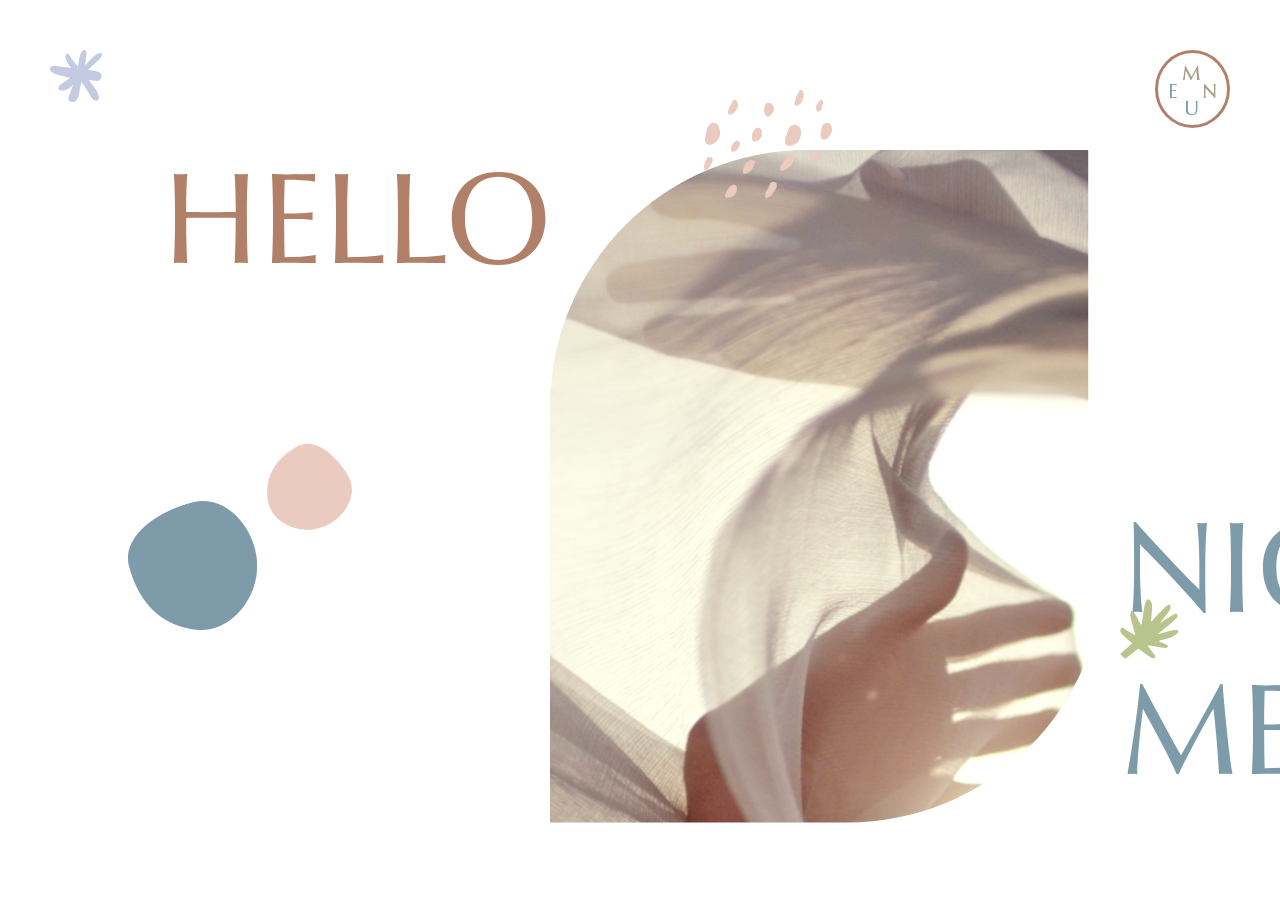
==== portfolio.html @ 1ba9b71b "cnt1js작성중" ====
<!DOCTYPE html>
<html lang="ko">
<head>
  <meta charset="UTF-8">
  <meta http-equiv="X-UA-Compatible" content="IE=edge">
  <meta name="viewport" content="width=device-width, initial-scale=1.0">
  <title> 포트폴리오 </title>
  <link rel="stylesheet" href="css/index.css">
  <script src="js/jquery-1.12.4.min.js"></script>
  <script src="js/index.js"></script>
</head>
<body>
  <!-- <div id="loading">
      <svg 
        xmlns="http://www.w3.org/2000/svg"
        xmlns:xlink="http://www.w3.org/1999/xlink"
        width="202px" height="202px">
    <image  x="0px" y="0px" width="202px" height="202px"  xlink:href="[data-uri]" />
      </svg>
      <h1>PORTFOLIO</h1>
  </div> -->
  <header id="header">
      <h1 class="logo"><a href=""><img src="images/cnt1/logo.png" alt=""></a></h1>
      <div class="nav">
        <div id="gnb">
            <a href=""><img src="images/cnt1/gnb_btn.png" alt=""></a>
        </div>
      </div>
  </header>
  <section id="cnt1">
            <div class="bg_img">
                    <p class="txt">HELLO</p>
                    <p class="txt">NICE TO<br> MEET YOU</p>
                
            </div>
      <div class="mouseM deco1"></div>
      <div class="mouseM deco2"></div>
      <div class="mouseM deco3"></div>
      <div class="mouseM deco4"></div>
  </section>
  <section id="cnt2"></section>
  <section id="cnt3"></section>
  <footer id="footer"></footer>
</body>
</html>
---- css/index.css ----
@font-face {
  font-family: optima;
  font-style: normal;
  font-weight: 300;
  src: url("../fonts/OptimaNovaLTProLight.otf") format("opentype"); }
@font-face {
  font-family: optima;
  font-style: normal;
  font-weight: 400;
  src: url("../fonts/OptimaNovaLTProRegular.otf") format("opentype"); }
@font-face {
  font-family: optima;
  font-style: normal;
  font-weight: 500;
  src: url("../fonts/OptimaNovaLTProMedium.otf") format("opentype"); }
@font-face {
  font-family: optima;
  font-style: normal;
  font-weight: 700;
  src: url("../fonts/OptimaNovaLTProBold.otf") format("opentype"); }
@font-face {
  font-family: spoqa;
  font-style: normal;
  font-weight: 300;
  src: url("../fonts/SpoqaHanSansNeo-Light.eot");
  src: local("Noto Sans KR"), url("../fonts/SpoqaHanSansNeo-Light.eot?#iefix") format("embedded-opentype"), url("../fonts/SpoqaHanSansNeo-Light.woff2") format("woff2"), url("../fonts/SpoqaHanSansNeo-Light.woff") format("woff"), url("../fonts/SpoqaHanSansNeo-Light.otf") format("opentype"); }
@font-face {
  font-family: spoqa;
  font-style: normal;
  font-weight: 400;
  src: url("../fonts/SpoqaHanSansNeo-Regular.eot");
  src: local("Noto Sans KR"), url("../fonts/SpoqaHanSansNeo-Regular.eot?#iefix") format("embedded-opentype"), url("../fonts/SpoqaHanSansNeo-Regular.woff2") format("woff2"), url("../fonts/SpoqaHanSansNeo-Regular.woff") format("woff"), url("../fonts/SpoqaHanSansNeo-Regular.otf") format("opentype"); }
@font-face {
  font-family: spoqa;
  font-style: normal;
  font-weight: 600;
  src: url("../fonts/SpoqaHanSansNeo-Medium.eot");
  src: local("Noto Sans KR"), url("../fonts/SpoqaHanSansNeo-Medium.eot?#iefix") format("embedded-opentype"), url("../fonts/SpoqaHanSansNeo-Medium.woff2") format("woff2"), url("../fonts/SpoqaHanSansNeo-Medium.woff") format("woff"), url("../fonts/SpoqaHanSansNeo-Medium.otf") format("opentype"); }
@font-face {
  font-family: spoqa;
  font-style: normal;
  font-weight: 700;
  src: url("../fonts/SpoqaHanSansNeo-Bold.eot");
  src: local("Noto Sans KR"), url("../fonts/SpoqaHanSansNeo-Bold.eot?#iefix") format("embedded-opentype"), url("../fonts/SpoqaHanSansNeo-Bold.woff2") format("woff2"), url("../fonts/SpoqaHanSansNeo-Bold.woff") format("woff"), url("../fonts/SpoqaHanSansNeo-Bold.otf") format("opentype"); }
body, h1, h2, h3, h4, h5, h6, p, ul, button, figure {
  margin: 0;
  padding: 0; }

h1, h2, h3, h4, h5, h6 {
  font-size: 100%; }

ul {
  list-style: none; }

a:link, a:visited, a:hover, a:active {
  text-decoration: none;
  color: inherit; }

img {
  vertical-align: top; }

button {
  border: none;
  background: none;
  cursor: pointer; }

input[type="text"] {
  border: 1px solid #aaa;
  border-radius: 0; }

button, input {
  font-family: inherit;
  font-size: inherit;
  color: inherit; }

header, nav, section, footer {
  display: block; }

.blind {
  width: 1px;
  height: 1px;
  overflow: hidden;
  border: none;
  position: absolute;
  clip: rect(1px, 1px, 1px, 1px);
  clip-path: inset(50%); }

* {
  box-sizing: border-box; }

/* #loading{
    @include flex;
    @include justify-content;
    @include align-items;
    height: 100vh;
    svg{position: absolute;top: 30%;left: 15%;z-index: -1;}
    h1{font-family: "optima";font-size: 150px;color: $blue;text-align: center;}
} */
#header {
  display: -webkit-box;
  display: -moz-box;
  display: -ms-flexbox;
  display: -webkit-flex;
  display: flex;
  -webkit-justify-content: space-between;
  justify-content: space-between;
  position: fixed;
  width: 100%;
  padding: 50px;
  z-index: 100; }

#cnt1 {
  height: 100vh;
  width: 100%;
  padding-top: 150px; }
  #cnt1 .bg_img {
    margin-left: 550px;
    position: relative;
    background: url(../images/cnt1/cnt1_image.jpg) no-repeat;
    width: 555px;
    height: 673px; }
    #cnt1 .bg_img p {
      position: absolute;
      font-family: optima;
      font-size: 130px; }
      #cnt1 .bg_img p:nth-of-type(1) {
        top: 0;
        left: -70%;
        color: #B08069; }
      #cnt1 .bg_img p:nth-of-type(2) {
        bottom: 0;
        right: -115%;
        color: #7D9BA8; }
  #cnt1 .deco1 {
    background: url(../images/cnt1/shape2.png);
    width: 105px;
    height: 105px; }
  #cnt1 .deco2 {
    background: url(../images/cnt1/shape1.png);
    width: 129px;
    height: 129px; }
  #cnt1 .deco3 {
    background: url(../images/cnt1/design1.png);
    width: 128px;
    height: 108px; }
  #cnt1 .deco4 {
    background: url(../images/cnt1/design2.png);
    width: 86px;
    height: 86px; }
  #cnt1 .deco1, #cnt1 .deco2, #cnt1 .deco3, #cnt1 .deco4 {
    position: absolute; }
  #cnt1 .deco1 {
    bottom: 40%;
    left: 20%; }
  #cnt1 .deco2 {
    bottom: 30%;
    left: 10%; }
  #cnt1 .deco3 {
    top: 10%;
    right: 35%; }
  #cnt1 .deco4 {
    bottom: 25%;
    right: 7%; }

/*# sourceMappingURL=index.css.map */
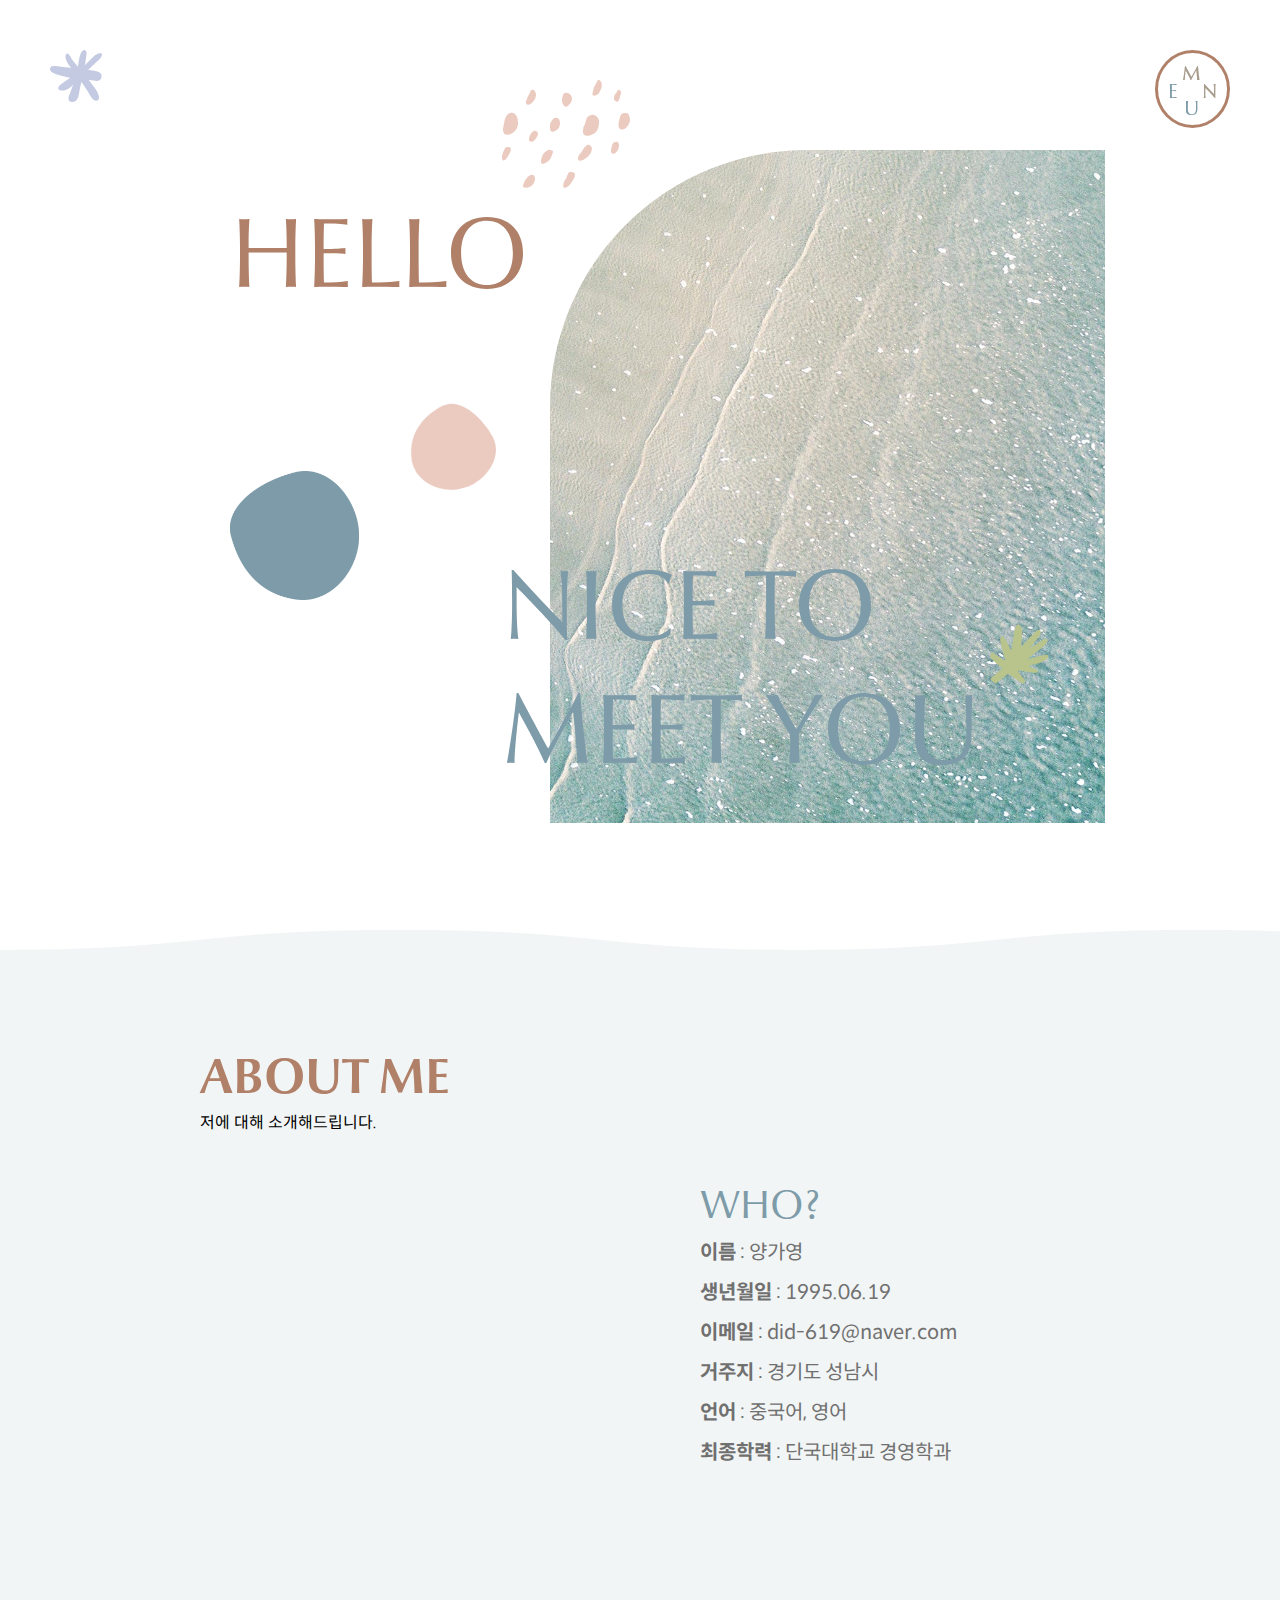
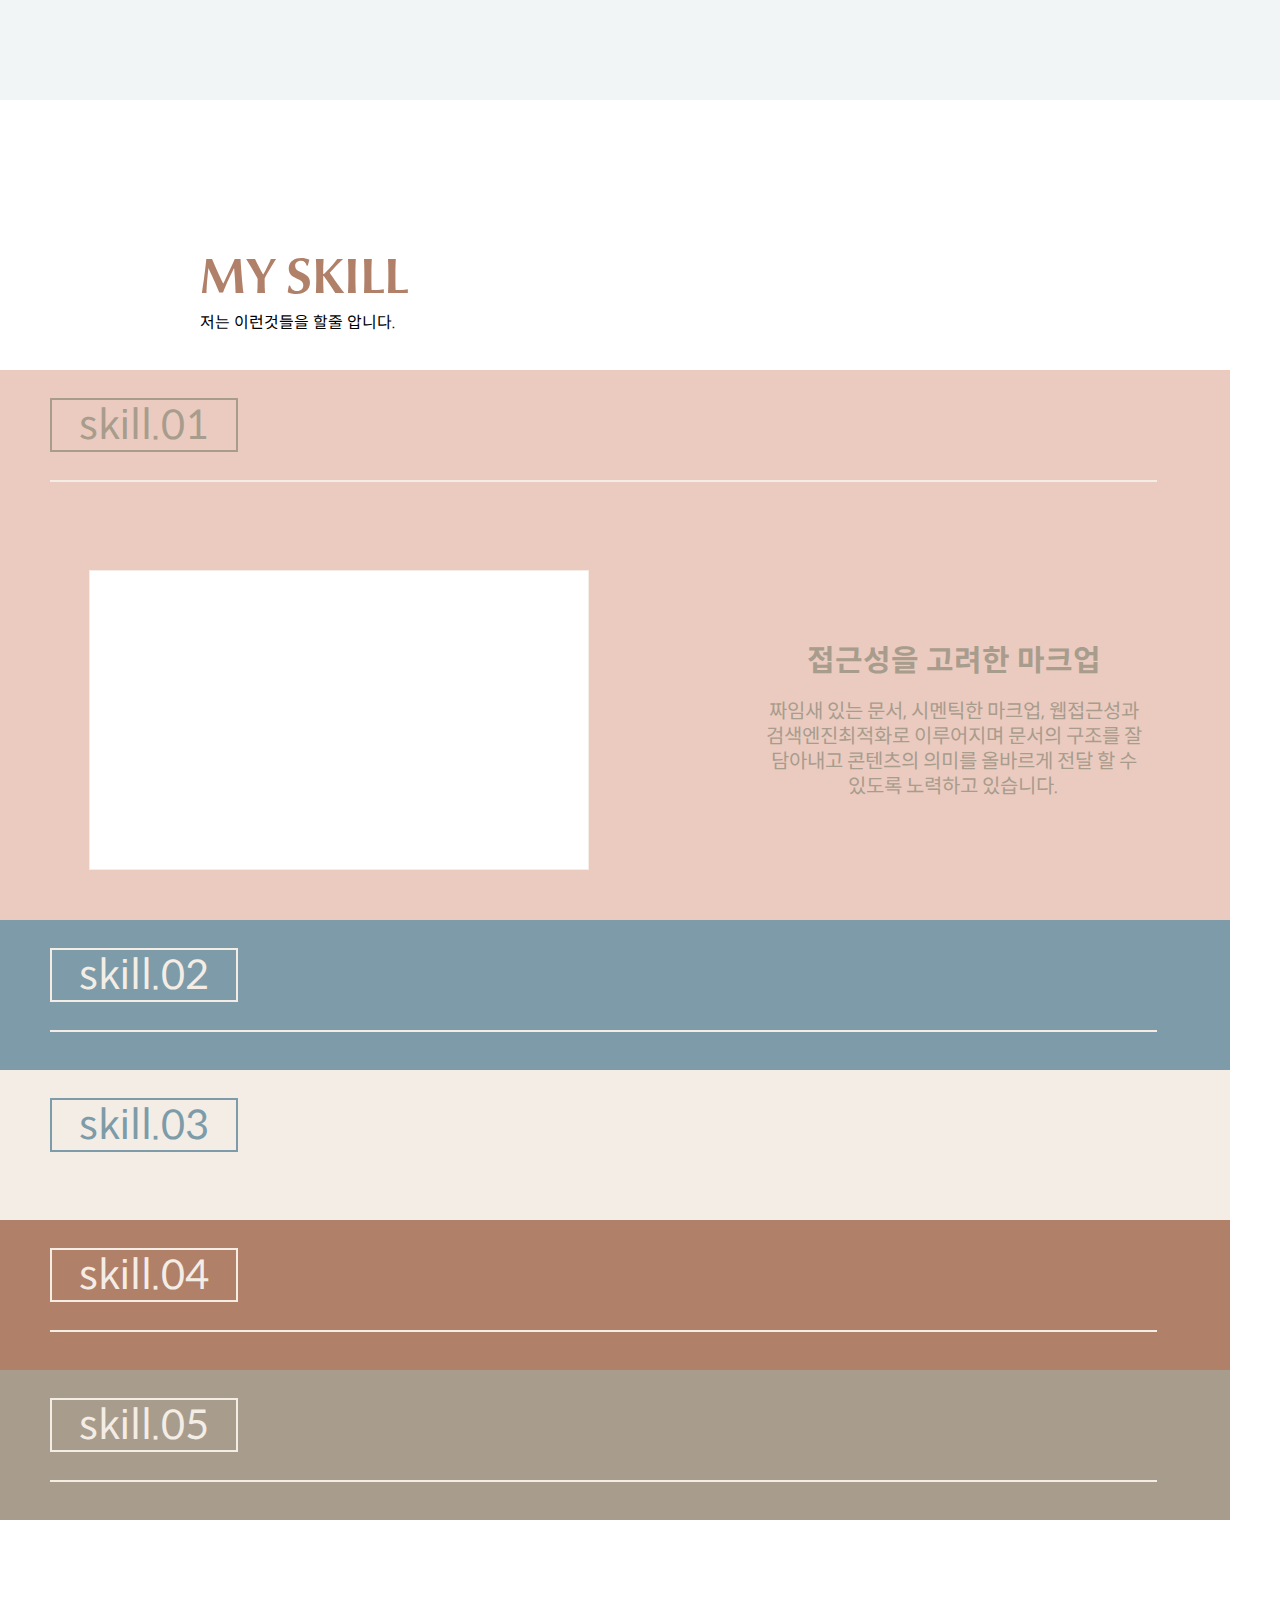
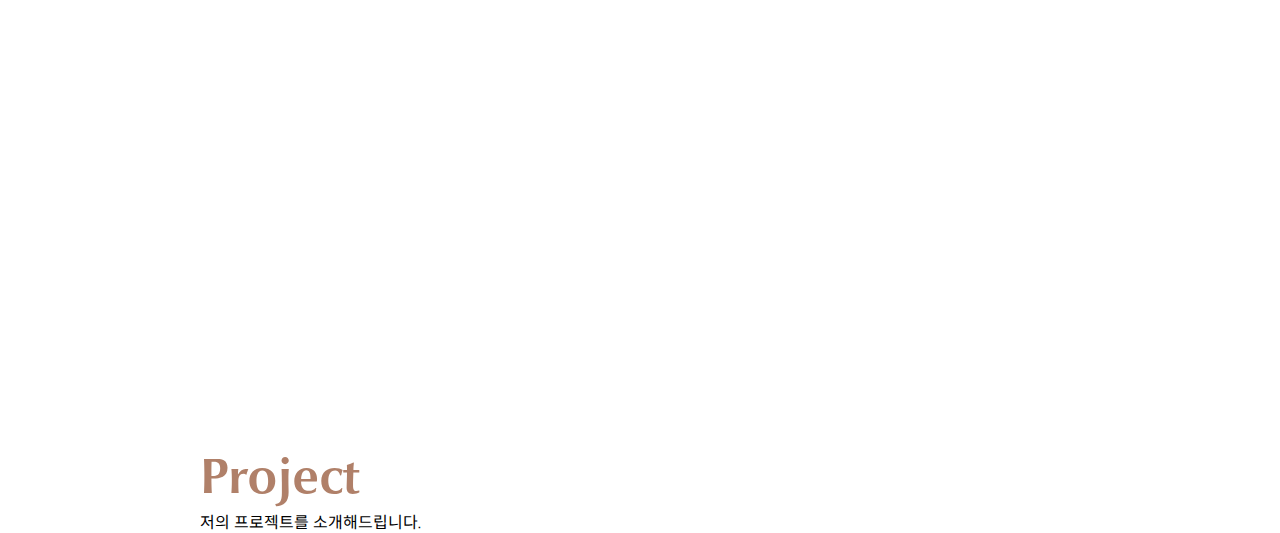
==== commit 9ea7e143: "#cnt3의 아코디언 제어중" ====
--- a/portfolio.html
+++ b/portfolio.html
@@ -4,7 +4,7 @@
   <meta charset="UTF-8">
   <meta http-equiv="X-UA-Compatible" content="IE=edge">
   <meta name="viewport" content="width=device-width, initial-scale=1.0">
-  <title> 포트폴리오 </title>
+  <title> 양가영 포트폴리오 </title>
   <link rel="stylesheet" href="css/index.css">
   <script src="js/jquery-1.12.4.min.js"></script>
   <script src="js/index.js"></script>
@@ -22,24 +22,126 @@
   <header id="header">
       <h1 class="logo"><a href=""><img src="images/cnt1/logo.png" alt=""></a></h1>
       <div class="nav">
+        <a href=""><img src="images/cnt1/gnb_btn.png" alt=""></a>
         <div id="gnb">
-            <a href=""><img src="images/cnt1/gnb_btn.png" alt=""></a>
+            
         </div>
       </div>
   </header>
   <section id="cnt1">
-            <div class="bg_img">
-                    <p class="txt">HELLO</p>
-                    <p class="txt">NICE TO<br> MEET YOU</p>
-                
-            </div>
+      <div class="bg_img"></div>
+      <div class="txt">Hello</div>
+      <div class="txt">Nice to <br> meet you</div>
       <div class="mouseM deco1"></div>
       <div class="mouseM deco2"></div>
       <div class="mouseM deco3"></div>
       <div class="mouseM deco4"></div>
   </section>
-  <section id="cnt2"></section>
-  <section id="cnt3"></section>
+  <section id="cnt2">
+    <div id="cnt2_bg">
+      <div class="txt_wrap">
+        <h2>ABOUT ME</h2>
+        <p>저에 대해 소개해드립니다.</p>
+      </div>
+    <div class="introduce">
+      <strong>WHO?</strong>
+      <p><span>이름</span> : 양가영</p>
+      <p><span>생년월일</span> : 1995.06.19</p>
+      <p><span>이메일</span> : did-619@naver.com</p>
+      <p><span>거주지</span> : 경기도 성남시</p>
+      <p><span>언어</span> : 중국어, 영어</p>
+      <p><span>최종학력</span> : 단국대학교 경영학과</p>
+    </div>
+    </div>
+    
+    
+  </section>
+  <section id="cnt3">
+    <div class="txt_wrap">
+      <h2>MY SKILL</h2>
+      <p>저는 이런것들을 할줄 압니다.</p>
+    </div>
+    <div class="accordion" id="skill">
+      <h3 class="title">
+        <button type="button" aria-controls="acdnPanel1" id="acdnHeader1" class="header first">
+          <div><span>skill.01</span></div>
+        </button>
+        <div class="bdline"></div>
+      </h3>
+      <div role="region" aria-labelledby="acdnHeader1" id="acdnPanel1" class="panel on">
+        <div class="wrap"></div>
+        <div class="about">
+          <strong>접근성을 고려한 마크업</strong>
+          <p>짜임새 있는 문서,  시멘틱한 마크업, 웹접근성과<br>검색엔진최적화로 이루어지며 문서의 구조를 잘<br> 담아내고 콘텐츠의 의미를 올바르게 전달 할 수<br> 있도록 노력하고 있습니다.
+            </p>
+        </div>
+      </div>
+      <h3 class="title">
+        <button type="button" aria-controls="acdnPanel2" id="acdnHeader2" class="header">
+          <div><span>skill.02</span></div>
+        </button>
+        <div class="bdline"></div>
+      </h3>
+      <div role="region" aria-labelledby="acdnHeader2" id="acdnPanel2" class="panel">
+        <div class="wrap"></div>
+        <div class="about">
+          <strong>접근성을 고려한 마크업</strong>
+          <p>짜임새 있는 문서,  시멘틱한 마크업, 웹접근성과<br>검색엔진최적화로 이루어지며 문서의 구조를 잘<br> 담아내고 콘텐츠의 의미를 올바르게 전달 할 수<br> 있도록 노력하고 있습니다.
+            </p>
+        </div>
+      </div>
+      <h3 class="title">
+        <button type="button" aria-controls="acdnPanel3" id="acdnHeader3" class="header">
+          <div><span>skill.03</span></div>
+        </button>
+        <div class="bdline"></div>
+      </h3>
+      <div role="region" aria-labelledby="acdnHeader3" id="acdnPanel3" class="panel">
+        <div class="wrap"></div>
+        <div class="about">
+          <strong>접근성을 고려한 마크업</strong>
+          <p>짜임새 있는 문서,  시멘틱한 마크업, 웹접근성과<br>검색엔진최적화로 이루어지며 문서의 구조를 잘<br> 담아내고 콘텐츠의 의미를 올바르게 전달 할 수<br> 있도록 노력하고 있습니다.
+            </p>
+        </div>
+      </div>
+      <h3 class="title">
+        <button type="button" aria-controls="acdnPanel4" id="acdnHeader4" class="header">
+          <div><span>skill.04</span></div>
+        </button>
+        <div class="bdline"></div>
+      </h3>
+      <div role="region" aria-labelledby="acdnHeader4" id="acdnPanel4" class="panel">
+        <div class="wrap"></div>
+        <div class="about">
+          <strong>접근성을 고려한 마크업</strong>
+          <p>짜임새 있는 문서,  시멘틱한 마크업, 웹접근성과<br>검색엔진최적화로 이루어지며 문서의 구조를 잘<br> 담아내고 콘텐츠의 의미를 올바르게 전달 할 수<br> 있도록 노력하고 있습니다.
+            </p>
+        </div>
+      </div>
+      <h3 class="title">
+        <button type="button" aria-controls="acdnPanel5" id="acdnHeader5" class="header first">
+          <div><span>skill.05</span></div>
+        </button>
+        <div class="bdline"></div>
+      </h3>
+      <div role="region" aria-labelledby="acdnHeader5" id="acdnPanel5" class="panel">
+        <div class="wrap"></div>
+        <div class="about">
+          <strong>접근성을 고려한 마크업</strong>
+          <p>짜임새 있는 문서,  시멘틱한 마크업, 웹접근성과<br>검색엔진최적화로 이루어지며 문서의 구조를 잘<br> 담아내고 콘텐츠의 의미를 올바르게 전달 할 수<br> 있도록 노력하고 있습니다.
+            </p>
+        </div>
+      </div>
+    </div>
+  </section>
+  <section id="cnt4">
+    <div class="txt_wrap">
+      <h2>Project</h2>
+      <p>저의 프로젝트를 소개해드립니다.</p>
+    </div>
+    
+  </section>
+  <section id="cnt5"></section>
   <footer id="footer"></footer>
 </body>
 </html>--- a/css/index.css
+++ b/css/index.css
@@ -87,6 +87,21 @@
 
 * {
   box-sizing: border-box; }
+
+body {
+  font-family: spoqa; }
+
+.txt_wrap {
+  padding-left: 200px; }
+  .txt_wrap h2 {
+    font-family: optima;
+    font-size: 50px;
+    color: #B08069; }
+  .txt_wrap p {
+    font-family: spoqa; }
+
+#cnt1, #cnt2, #cnt3, #cnt4 {
+  padding-top: 150px; }
 
 /* #loading{
     @include flex;
@@ -112,25 +127,41 @@
 #cnt1 {
   height: 100vh;
   width: 100%;
-  padding-top: 150px; }
+  position: relative; }
   #cnt1 .bg_img {
     margin-left: 550px;
-    position: relative;
-    background: url(../images/cnt1/cnt1_image.jpg) no-repeat;
+    background: url(../images/cnt1/cnt1_image.png) no-repeat;
     width: 555px;
     height: 673px; }
-    #cnt1 .bg_img p {
-      position: absolute;
-      font-family: optima;
-      font-size: 130px; }
-      #cnt1 .bg_img p:nth-of-type(1) {
-        top: 0;
-        left: -70%;
-        color: #B08069; }
-      #cnt1 .bg_img p:nth-of-type(2) {
-        bottom: 0;
-        right: -115%;
-        color: #7D9BA8; }
+  #cnt1 .txt {
+    position: absolute;
+    font-family: optima;
+    font-size: 100px;
+    text-transform: uppercase;
+    animation: txtAni 5s ease infinite; }
+  #cnt1 .txt:nth-of-type(2) {
+    top: 200px;
+    left: 230px;
+    color: #B08069;
+    animation-delay: 0.6s; }
+  #cnt1 .txt:nth-of-type(3) {
+    bottom: 100px;
+    right: 300px;
+    color: #7D9BA8;
+    animation-delay: 1.5s; }
+@keyframes txtAni {
+  0% {
+    transform: translateY(-50px);
+    opacity: 0;
+    clip-path: polygon(100% 0, 100% 100%, 0 100%, 0 80%); }
+  50% {
+    transform: translateY(0);
+    opacity: 1;
+    clip-path: polygon(100% 0, 100% 100%, 0 100%, 0 10%); }
+  100% {
+    transform: translateY(50px);
+    opacity: 0;
+    clip-path: polygon(100% 0, 100% 0%, 0 100%, 0 100%); } }
   #cnt1 .deco1 {
     background: url(../images/cnt1/shape2.png);
     width: 105px;
@@ -150,16 +181,144 @@
   #cnt1 .deco1, #cnt1 .deco2, #cnt1 .deco3, #cnt1 .deco4 {
     position: absolute; }
   #cnt1 .deco1 {
-    bottom: 40%;
-    left: 20%; }
+    bottom: 400px;
+    left: 400px; }
   #cnt1 .deco2 {
-    bottom: 30%;
-    left: 10%; }
+    bottom: 300px;
+    left: 230px; }
   #cnt1 .deco3 {
-    top: 10%;
-    right: 35%; }
+    top: 80px;
+    right: 650px; }
   #cnt1 .deco4 {
-    bottom: 25%;
-    right: 7%; }
+    bottom: 200px;
+    right: 220px; }
+
+#cnt2 {
+  position: relative;
+  overflow: hidden; }
+  #cnt2 #cnt2_bg {
+    position: relative;
+    width: 100%;
+    height: 650px;
+    background-color: #F2F5F5; }
+    #cnt2 #cnt2_bg::after {
+      content: "";
+      position: absolute;
+      top: -120px;
+      left: 0;
+      background: url(../images/cnt2/wave.jpg) repeat-x;
+      width: 200%;
+      height: 120px;
+      animation: wave 5s ease infinite; }
+@keyframes wave {
+  0% {
+    transform: translateX(0%); }
+  100% {
+    transform: translateX(-50%); } }
+  #cnt2 .introduce {
+    position: relative;
+    margin: 50px 0 0 700px; }
+    #cnt2 .introduce strong {
+      font-family: optima;
+      font-size: 40px;
+      color: #7D9BA8;
+      font-weight: 400; }
+    #cnt2 .introduce p {
+      color: #707070;
+      font-size: 20px;
+      line-height: 2; }
+      #cnt2 .introduce p span {
+        font-weight: 700; }
+    #cnt2 .introduce::after {
+      content: "";
+      position: absolute;
+      top: -100px;
+      left: 40%;
+      background: url(../images/cnt2/cnt2_pic.jpg) no-repeat 50% 50%/cover;
+      width: 400px;
+      height: 500px;
+      opacity: 0; }
+    #cnt2 .introduce:hover::after {
+      opacity: 1; }
+
+#cnt3 {
+  position: relative;
+  height: 200vh; }
+  #cnt3 .accordion {
+    position: absolute;
+    top: 15%;
+    right: 50px;
+    width: 1230px;
+    color: #F4EDE5; }
+    #cnt3 .accordion .title {
+      height: 150px; }
+      #cnt3 .accordion .title div {
+        margin: 30px 0 0 50px; }
+      #cnt3 .accordion .title span {
+        font-size: 40px;
+        border: 2px solid #F4EDE5;
+        padding: 0 27px; }
+      #cnt3 .accordion .title:nth-of-type(1) {
+        background-color: #EBCBC0;
+        color: #A89C8D; }
+        #cnt3 .accordion .title:nth-of-type(1) span {
+          border-color: #A89C8D; }
+      #cnt3 .accordion .title:nth-of-type(2) {
+        background-color: #7D9BA8; }
+      #cnt3 .accordion .title:nth-of-type(3) {
+        background-color: #F4EDE5; }
+        #cnt3 .accordion .title:nth-of-type(3) span {
+          border-color: #7D9BA8;
+          color: #7D9BA8; }
+      #cnt3 .accordion .title:nth-of-type(4) {
+        background-color: #B08069; }
+      #cnt3 .accordion .title:nth-of-type(5) {
+        background-color: #A89C8D; }
+      #cnt3 .accordion .title .bdline {
+        background: #F4EDE5;
+        height: 2px;
+        width: 90%;
+        display: inline-block; }
+    #cnt3 .accordion .panel {
+      display: -webkit-box;
+      display: -moz-box;
+      display: -ms-flexbox;
+      display: -webkit-flex;
+      display: flex;
+      -webkit-justify-content: space-around;
+      justify-content: space-around;
+      -webkit-align-items: center;
+      align-items: center;
+      visibility: hidden;
+      overflow: hidden;
+      max-height: 0;
+      margin: 0 auto;
+      height: 400px; }
+      #cnt3 .accordion .panel.on {
+        visibility: visible;
+        max-height: 500px; }
+      #cnt3 .accordion .panel:nth-of-type(1) {
+        background-color: #EBCBC0;
+        color: #A89C8D; }
+      #cnt3 .accordion .panel:nth-of-type(2) {
+        background-color: #7D9BA8; }
+      #cnt3 .accordion .panel:nth-of-type(3) {
+        background-color: #F4EDE5; }
+      #cnt3 .accordion .panel:nth-of-type(4) {
+        background-color: #B08069; }
+      #cnt3 .accordion .panel:nth-of-type(5) {
+        background-color: #A89C8D; }
+      #cnt3 .accordion .panel .wrap {
+        width: 500px;
+        height: 300px;
+        background: #fff;
+        border: 1px solid #F4EDE5; }
+      #cnt3 .accordion .panel .about {
+        text-align: center; }
+        #cnt3 .accordion .panel .about strong {
+          font-size: 30px; }
+        #cnt3 .accordion .panel .about p {
+          font-size: 20px;
+          margin-top: 20px; }
 
 /*# sourceMappingURL=index.css.map */
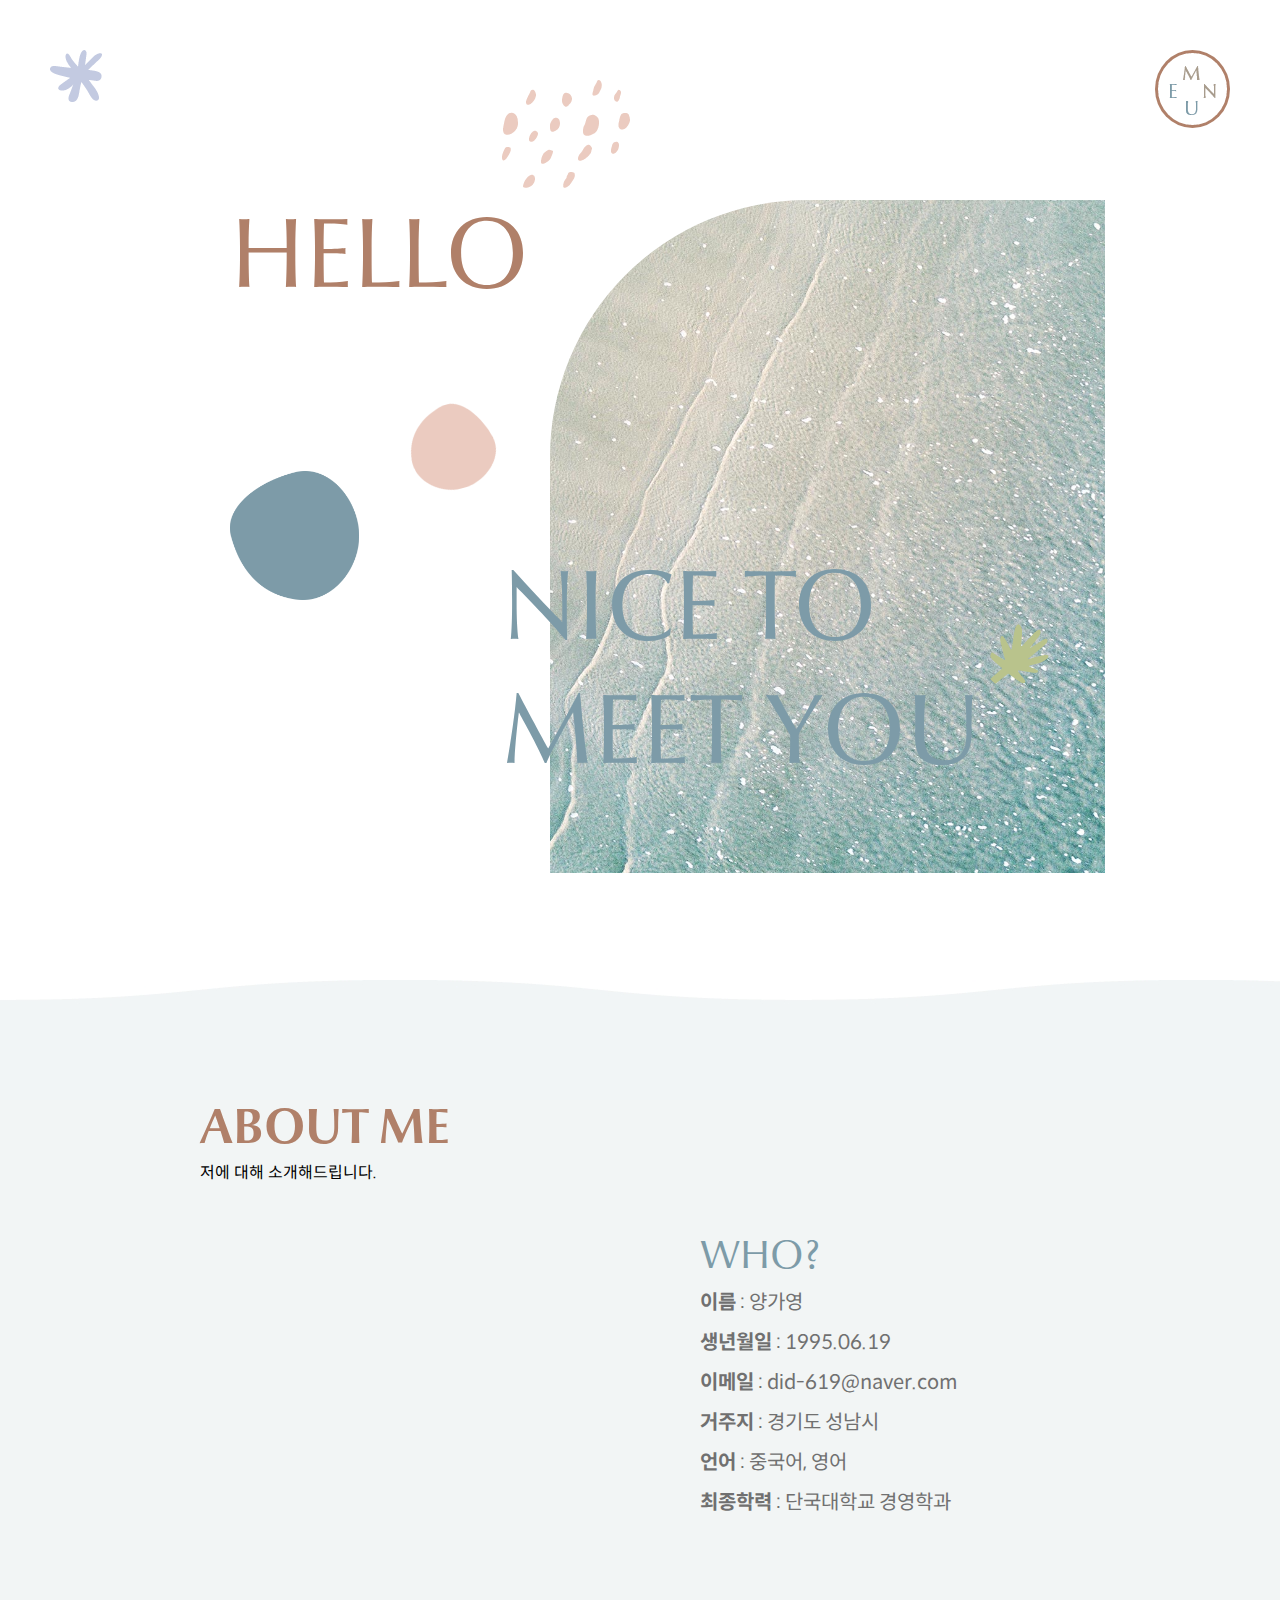
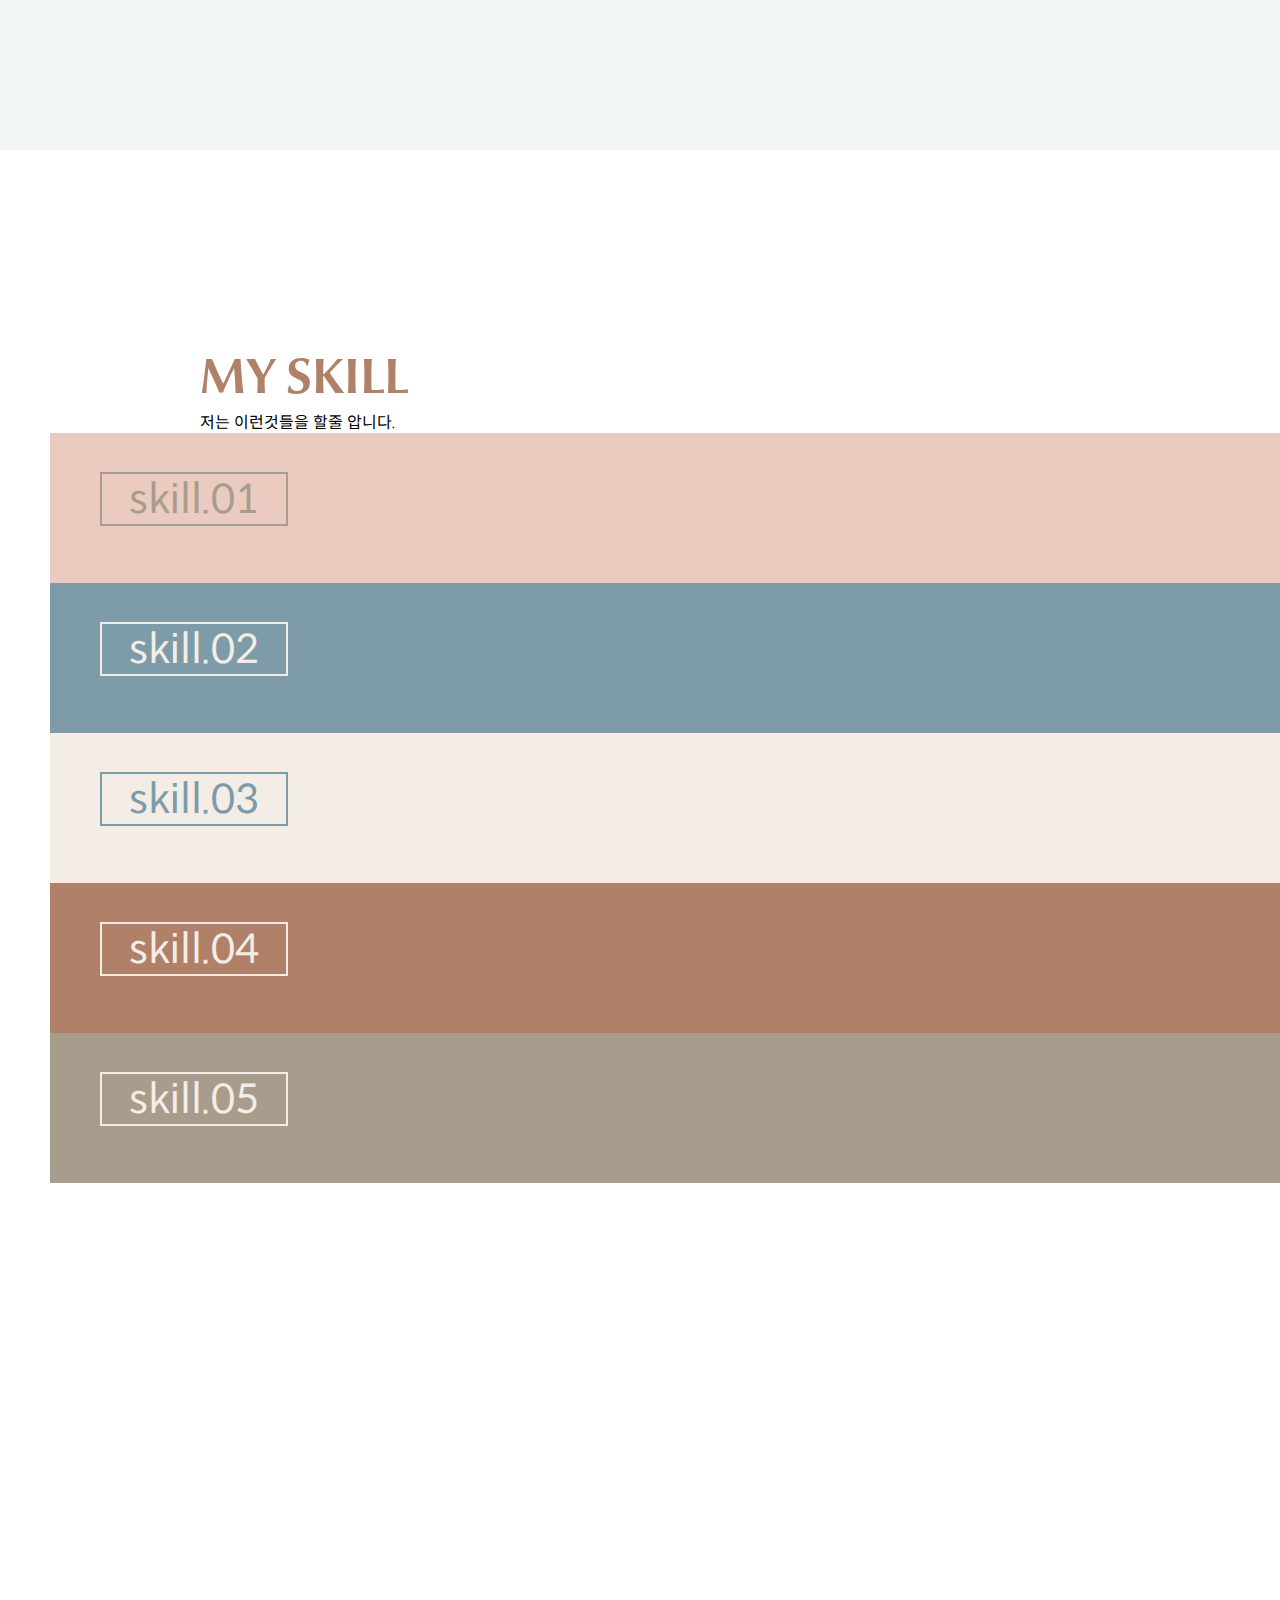
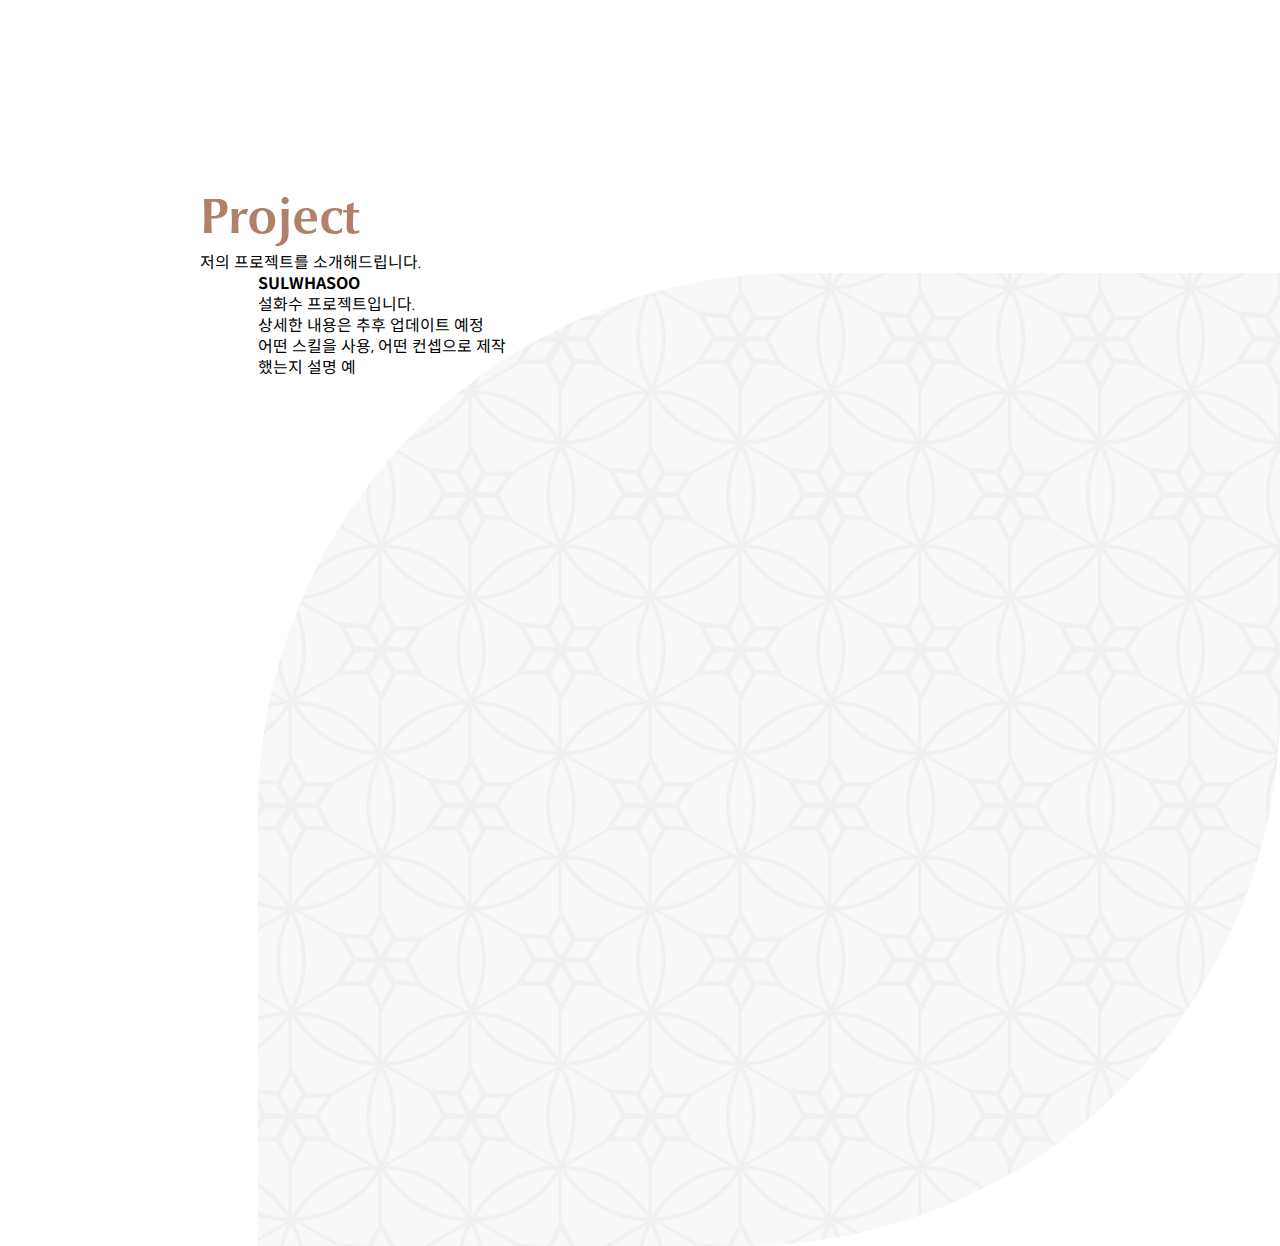
==== commit e802ea1f: "cnt4 마크업중" ====
--- a/portfolio.html
+++ b/portfolio.html
@@ -63,12 +63,12 @@
     </div>
     <div class="accordion" id="skill">
       <h3 class="title">
-        <button type="button" aria-controls="acdnPanel1" id="acdnHeader1" class="header first">
+        <button type="button" aria-controls="acdnPanel1" id="acdnHeader1" class="first header">
           <div><span>skill.01</span></div>
+          <div class="bdline"></div>
         </button>
-        <div class="bdline"></div>
       </h3>
-      <div role="region" aria-labelledby="acdnHeader1" id="acdnPanel1" class="panel on">
+      <div role="region" aria-labelledby="acdnHeader1" id="acdnPanel1" class="panel">
         <div class="wrap"></div>
         <div class="about">
           <strong>접근성을 고려한 마크업</strong>
@@ -79,8 +79,8 @@
       <h3 class="title">
         <button type="button" aria-controls="acdnPanel2" id="acdnHeader2" class="header">
           <div><span>skill.02</span></div>
+          <div class="bdline"></div>
         </button>
-        <div class="bdline"></div>
       </h3>
       <div role="region" aria-labelledby="acdnHeader2" id="acdnPanel2" class="panel">
         <div class="wrap"></div>
@@ -93,8 +93,8 @@
       <h3 class="title">
         <button type="button" aria-controls="acdnPanel3" id="acdnHeader3" class="header">
           <div><span>skill.03</span></div>
+          <div class="bdline"></div>
         </button>
-        <div class="bdline"></div>
       </h3>
       <div role="region" aria-labelledby="acdnHeader3" id="acdnPanel3" class="panel">
         <div class="wrap"></div>
@@ -107,8 +107,8 @@
       <h3 class="title">
         <button type="button" aria-controls="acdnPanel4" id="acdnHeader4" class="header">
           <div><span>skill.04</span></div>
+          <div class="bdline"></div>
         </button>
-        <div class="bdline"></div>
       </h3>
       <div role="region" aria-labelledby="acdnHeader4" id="acdnPanel4" class="panel">
         <div class="wrap"></div>
@@ -121,8 +121,8 @@
       <h3 class="title">
         <button type="button" aria-controls="acdnPanel5" id="acdnHeader5" class="header first">
           <div><span>skill.05</span></div>
+          <div class="bdline"></div>
         </button>
-        <div class="bdline"></div>
       </h3>
       <div role="region" aria-labelledby="acdnHeader5" id="acdnPanel5" class="panel">
         <div class="wrap"></div>
@@ -139,7 +139,16 @@
       <h2>Project</h2>
       <p>저의 프로젝트를 소개해드립니다.</p>
     </div>
-    
+    <div class="project1">
+      <div class="bg">
+        <h4>SULWHASOO</h4>
+        <p>설화수 프로젝트입니다. <br>
+          상세한 내용은 추후 업데이트 예정<br>
+          어떤 스킬을 사용, 어떤 컨셉으로 제작<br>
+          했는지 설명 예</p>
+      </div>
+
+    </div>
   </section>
   <section id="cnt5"></section>
   <footer id="footer"></footer>
--- a/css/index.css
+++ b/css/index.css
@@ -101,7 +101,7 @@
     font-family: spoqa; }
 
 #cnt1, #cnt2, #cnt3, #cnt4 {
-  padding-top: 150px; }
+  padding-top: 200px; }
 
 /* #loading{
     @include flex;
@@ -242,43 +242,51 @@
       opacity: 1; }
 
 #cnt3 {
-  position: relative;
-  height: 200vh; }
+  height: 160vh; }
   #cnt3 .accordion {
-    position: absolute;
-    top: 15%;
-    right: 50px;
     width: 1230px;
-    color: #F4EDE5; }
-    #cnt3 .accordion .title {
-      height: 150px; }
-      #cnt3 .accordion .title div {
-        margin: 30px 0 0 50px; }
-      #cnt3 .accordion .title span {
+    color: #F4EDE5;
+    float: right; }
+    #cnt3 .accordion .title:nth-of-type(1) {
+      background-color: #EBCBC0;
+      color: #A89C8D; }
+      #cnt3 .accordion .title:nth-of-type(1) span {
+        border-color: #A89C8D; }
+      #cnt3 .accordion .title:nth-of-type(1) .bdline {
+        background-color: #A89C8D; }
+    #cnt3 .accordion .title:nth-of-type(2) {
+      background-color: #7D9BA8; }
+    #cnt3 .accordion .title:nth-of-type(3) {
+      background-color: #F4EDE5; }
+      #cnt3 .accordion .title:nth-of-type(3) span {
+        border-color: #7D9BA8;
+        color: #7D9BA8; }
+      #cnt3 .accordion .title:nth-of-type(3) .bdline {
+        background-color: #7D9BA8; }
+    #cnt3 .accordion .title:nth-of-type(4) {
+      background-color: #B08069; }
+    #cnt3 .accordion .title:nth-of-type(5) {
+      background-color: #A89C8D; }
+    #cnt3 .accordion .header {
+      height: 150px;
+      width: 100%;
+      text-align: left; }
+      #cnt3 .accordion .header span {
         font-size: 40px;
         border: 2px solid #F4EDE5;
         padding: 0 27px; }
-      #cnt3 .accordion .title:nth-of-type(1) {
-        background-color: #EBCBC0;
-        color: #A89C8D; }
-        #cnt3 .accordion .title:nth-of-type(1) span {
-          border-color: #A89C8D; }
-      #cnt3 .accordion .title:nth-of-type(2) {
-        background-color: #7D9BA8; }
-      #cnt3 .accordion .title:nth-of-type(3) {
-        background-color: #F4EDE5; }
-        #cnt3 .accordion .title:nth-of-type(3) span {
-          border-color: #7D9BA8;
-          color: #7D9BA8; }
-      #cnt3 .accordion .title:nth-of-type(4) {
-        background-color: #B08069; }
-      #cnt3 .accordion .title:nth-of-type(5) {
-        background-color: #A89C8D; }
-      #cnt3 .accordion .title .bdline {
+      #cnt3 .accordion .header div:first-child {
+        margin: 39px 0 37px 50px; }
+      #cnt3 .accordion .header .bdline {
         background: #F4EDE5;
         height: 2px;
         width: 90%;
-        display: inline-block; }
+        display: inline-block;
+        margin: 0 5%;
+        opacity: 0;
+        transition: opacity 1s; }
+      #cnt3 .accordion .header.on .bdline {
+        opacity: 1; }
     #cnt3 .accordion .panel {
       display: -webkit-box;
       display: -moz-box;
@@ -293,7 +301,8 @@
       overflow: hidden;
       max-height: 0;
       margin: 0 auto;
-      height: 400px; }
+      height: 400px;
+      transition: max-height 0.5s; }
       #cnt3 .accordion .panel.on {
         visibility: visible;
         max-height: 500px; }
@@ -321,4 +330,12 @@
           font-size: 20px;
           margin-top: 20px; }
 
+#cnt4 {
+  height: 100vh; }
+  #cnt4 .bg {
+    background: url(../images/cnt4/sulwhasoo_bg.png) no-repeat;
+    width: 1022px;
+    height: 973px;
+    float: right; }
+
 /*# sourceMappingURL=index.css.map */
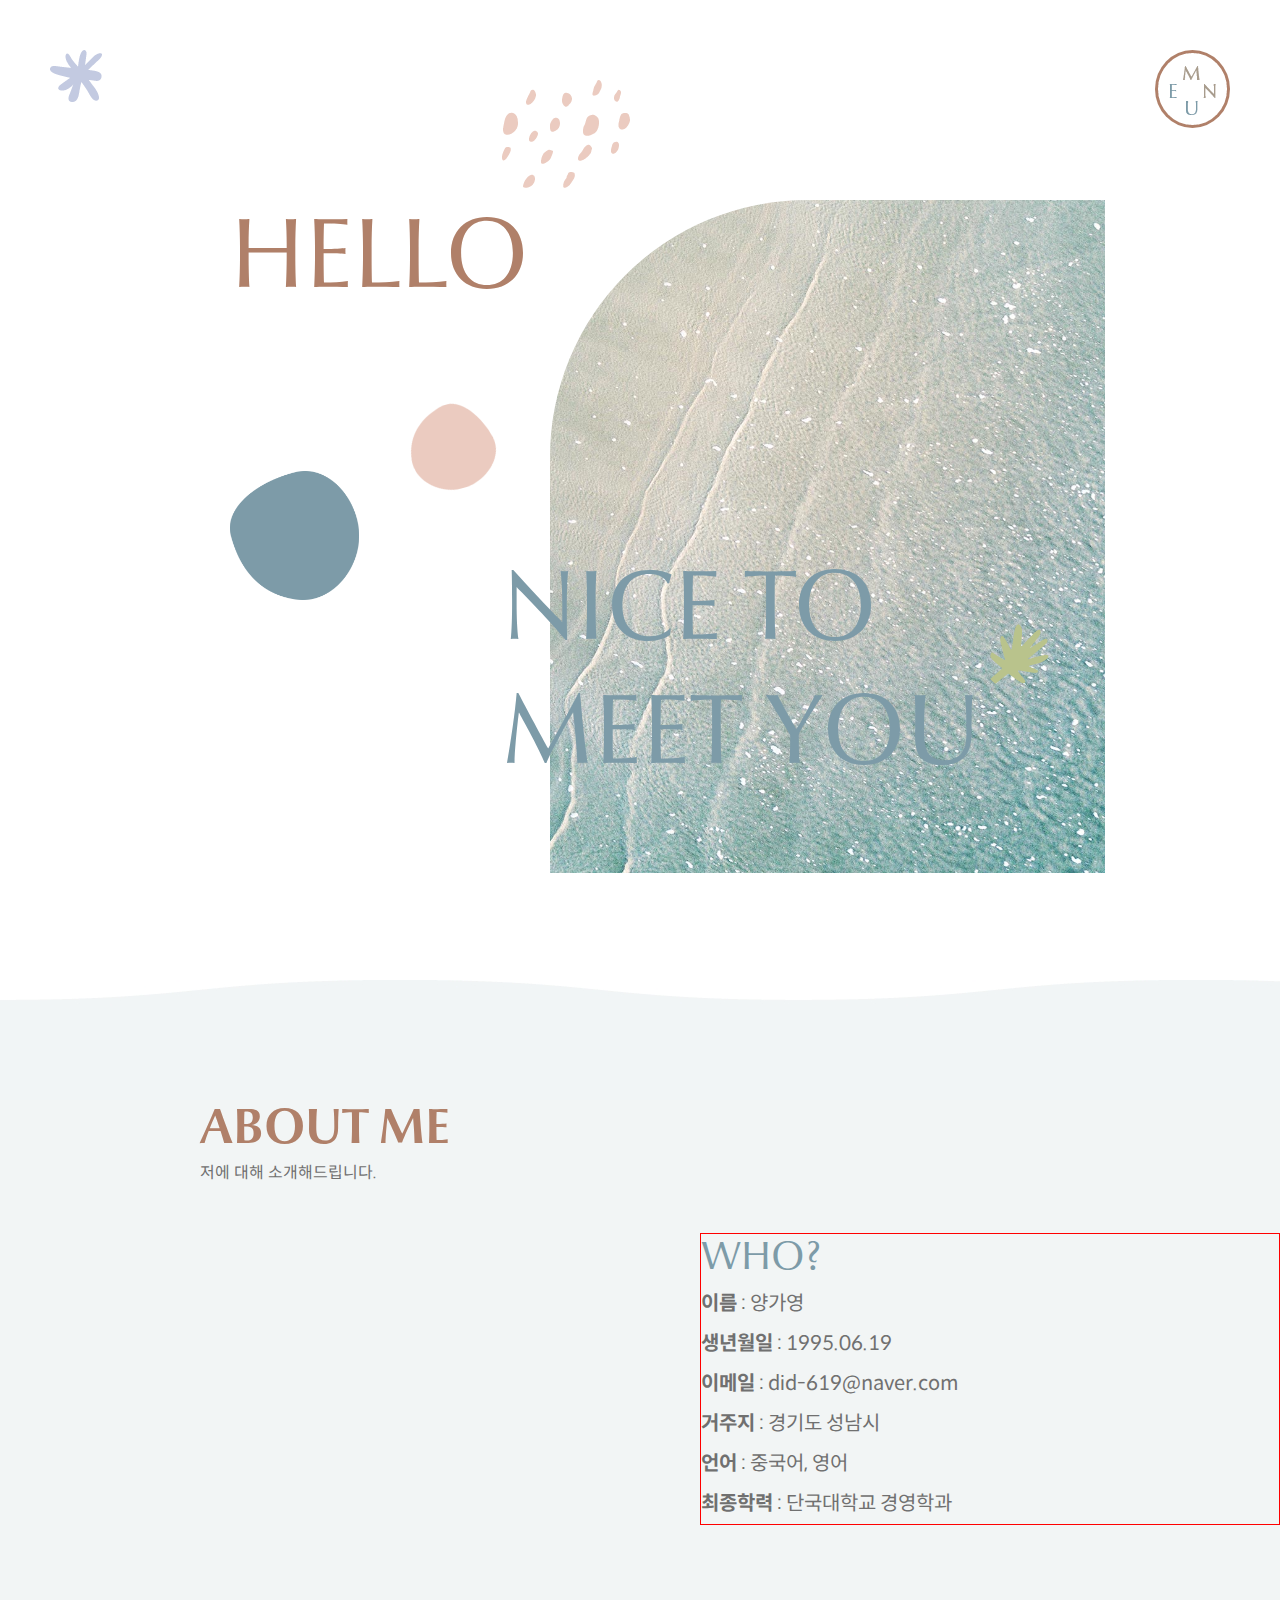
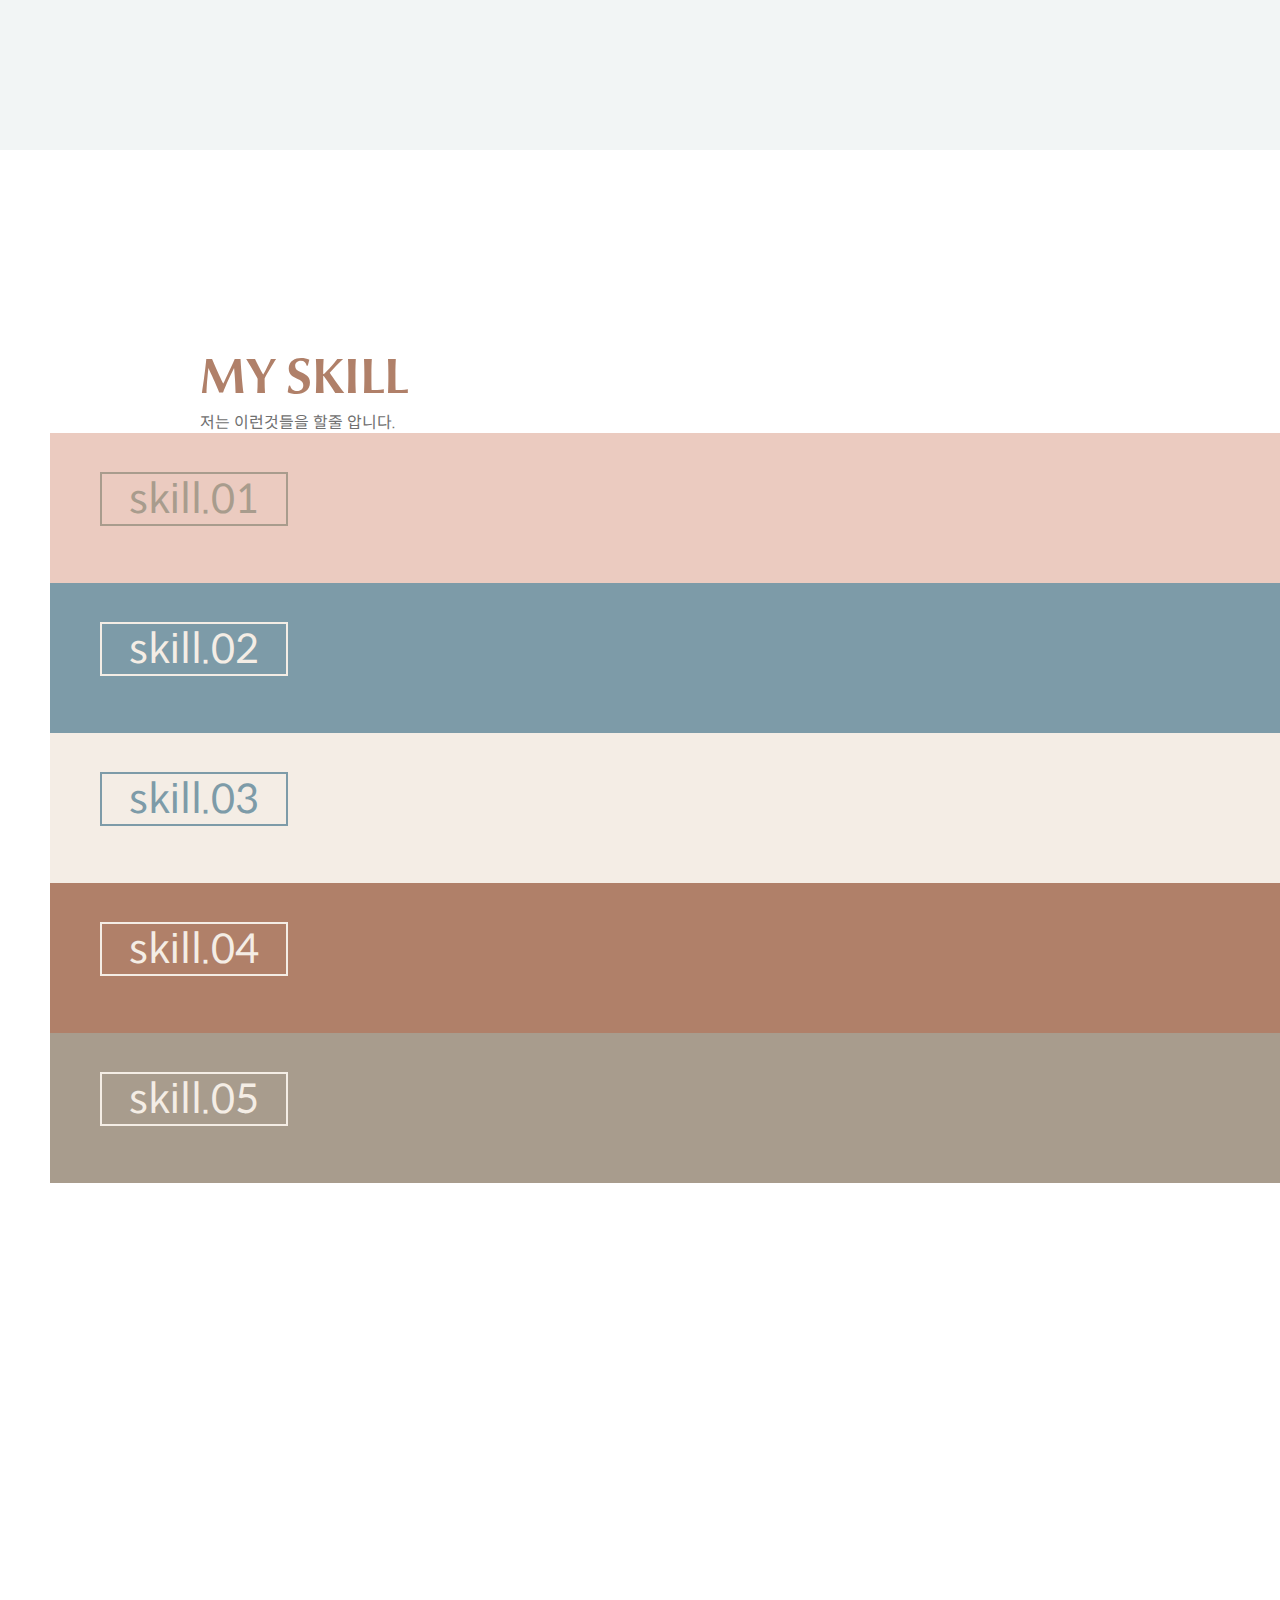
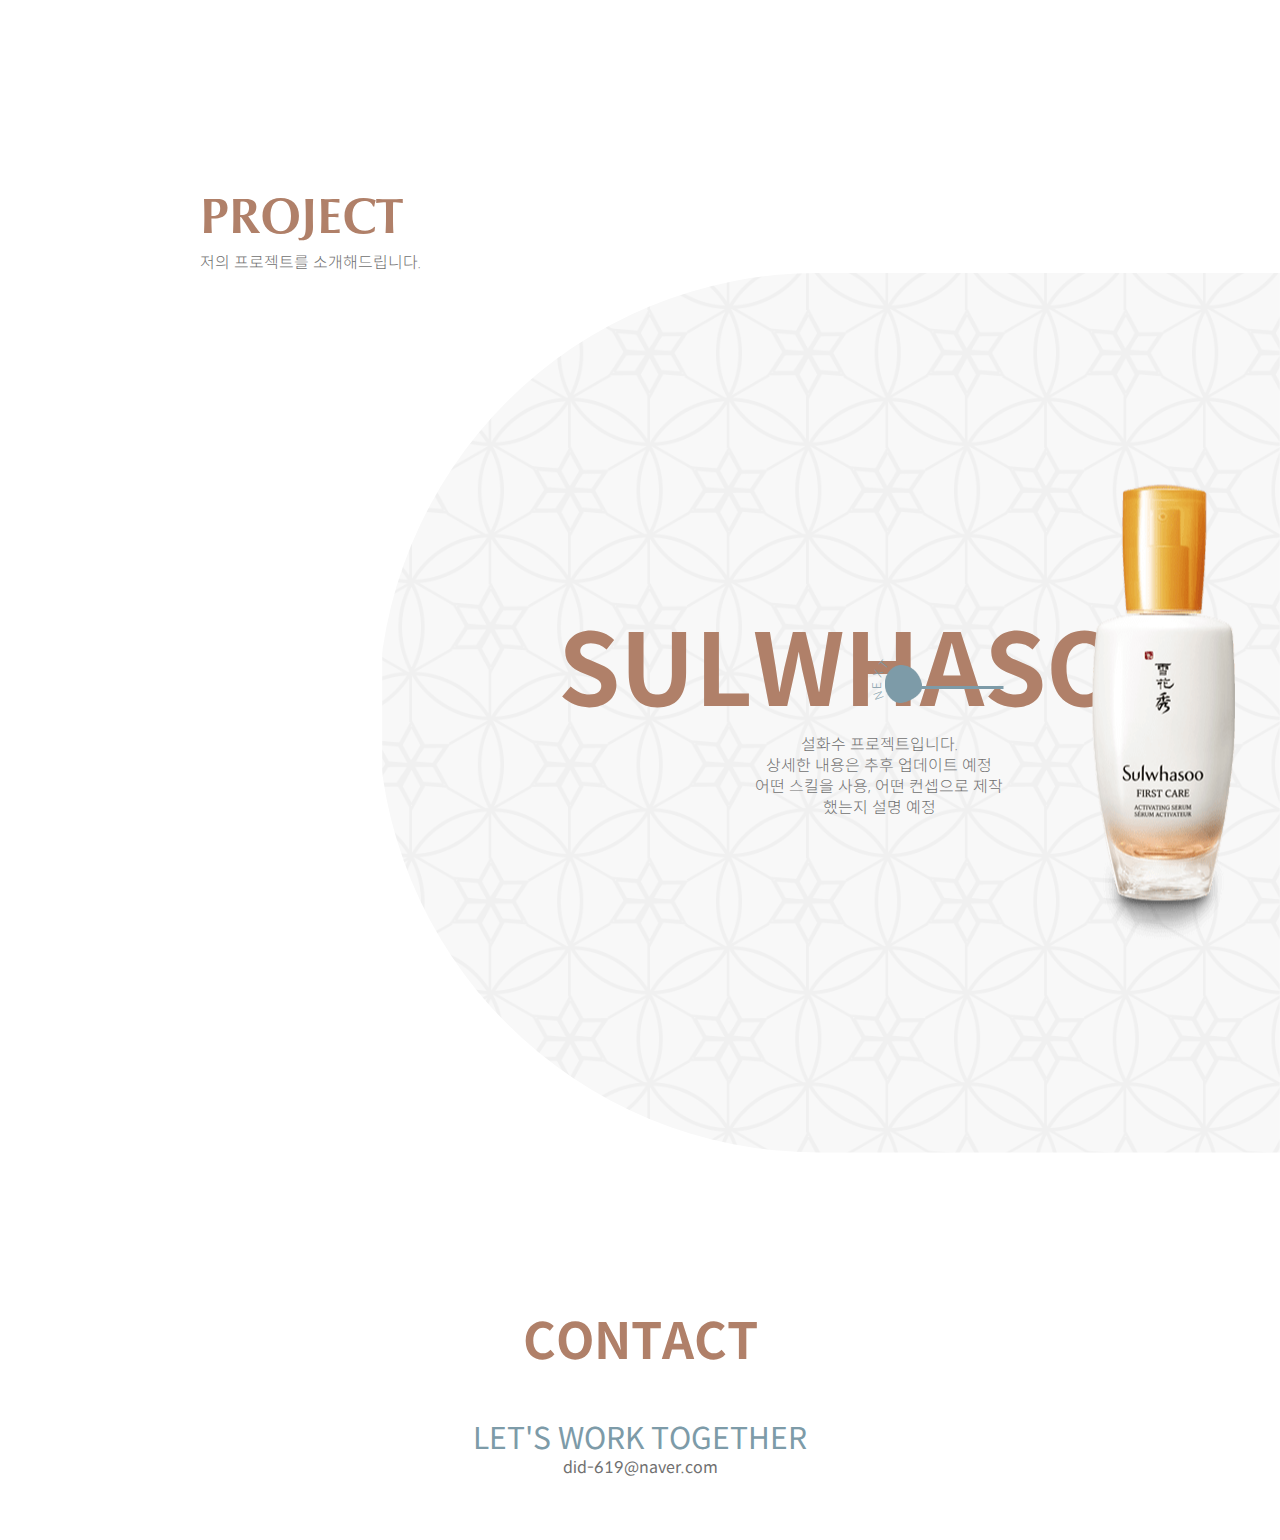
==== commit 328772c2: "cnt3 skill 작업중" ====
--- a/portfolio.html
+++ b/portfolio.html
@@ -1,14 +1,19 @@
 <!DOCTYPE html>
 <html lang="ko">
+
 <head>
   <meta charset="UTF-8">
   <meta http-equiv="X-UA-Compatible" content="IE=edge">
   <meta name="viewport" content="width=device-width, initial-scale=1.0">
   <title> 양가영 포트폴리오 </title>
+  <link href="https://fonts.googleapis.com/css?family=Abril+Fatface:regular" rel="stylesheet">
   <link rel="stylesheet" href="css/index.css">
+  <link rel="stylesheet" href="css/skill.css">
   <script src="js/jquery-1.12.4.min.js"></script>
   <script src="js/index.js"></script>
+  <script src="js/skill.js"></script>
 </head>
+
 <body>
   <!-- <div id="loading">
       <svg 
@@ -19,138 +24,201 @@
       </svg>
       <h1>PORTFOLIO</h1>
   </div> -->
-  <header id="header">
-      <h1 class="logo"><a href=""><img src="images/cnt1/logo.png" alt=""></a></h1>
-      <div class="nav">
-        <a href=""><img src="images/cnt1/gnb_btn.png" alt=""></a>
-        <div id="gnb">
-            
-        </div>
-      </div>
-  </header>
-  <section id="cnt1">
+  <div id="wrap">
+    <header id="header">
+      <div class="util">
+        <h1 class="logo"><a href=""><img src="images/cnt1/logo.png" alt=""></a></h1>
+        <a class="btn last" href=""></a>
+      </div>
+
+      <nav class="gnb">
+        <h1 class="blind">주메뉴</h1>
+        <ul>
+          <li><a href="#cnt2" class="first">1<span>ABOUT ME</span></a></li>
+          <li><a href="#cnt3">2<span>SKILL</span></a></li>
+          <li><a href="#cnt4">3<span>PROJECT</span></a></li>
+          <li><a href="#footer">4<span>CONTACT</span></a></li>
+        </ul>
+      </nav>
+      <div class="gnb_bg"></div>
+    </header>
+    <section id="cnt1">
       <div class="bg_img"></div>
       <div class="txt">Hello</div>
       <div class="txt">Nice to <br> meet you</div>
-      <div class="mouseM deco1"></div>
-      <div class="mouseM deco2"></div>
-      <div class="mouseM deco3"></div>
-      <div class="mouseM deco4"></div>
-  </section>
-  <section id="cnt2">
-    <div id="cnt2_bg">
+      <div class="deco1 mouseM"></div>
+      <div class="deco2 mouseM"></div>
+      <div class="deco3 mouseM"></div>
+      <div class="deco4 mouseM"></div>
+    </section>
+    <section id="cnt2">
+      <div id="cnt2_bg">
+        <div class="txt_wrap">
+          <h2>ABOUT ME</h2>
+          <p>저에 대해 소개해드립니다.</p>
+        </div>
+        <div class="introduce">
+          <strong>WHO?</strong>
+          <p><span>이름</span> : 양가영</p>
+          <p><span>생년월일</span> : 1995.06.19</p>
+          <p><span>이메일</span> : did-619@naver.com</p>
+          <p><span>거주지</span> : 경기도 성남시</p>
+          <p><span>언어</span> : 중국어, 영어</p>
+          <p><span>최종학력</span> : 단국대학교 경영학과</p>
+        </div>
+      </div>
+    </section>
+    <section id="cnt3">
       <div class="txt_wrap">
-        <h2>ABOUT ME</h2>
-        <p>저에 대해 소개해드립니다.</p>
-      </div>
-    <div class="introduce">
-      <strong>WHO?</strong>
-      <p><span>이름</span> : 양가영</p>
-      <p><span>생년월일</span> : 1995.06.19</p>
-      <p><span>이메일</span> : did-619@naver.com</p>
-      <p><span>거주지</span> : 경기도 성남시</p>
-      <p><span>언어</span> : 중국어, 영어</p>
-      <p><span>최종학력</span> : 단국대학교 경영학과</p>
-    </div>
-    </div>
-    
-    
-  </section>
-  <section id="cnt3">
-    <div class="txt_wrap">
-      <h2>MY SKILL</h2>
-      <p>저는 이런것들을 할줄 압니다.</p>
-    </div>
-    <div class="accordion" id="skill">
-      <h3 class="title">
-        <button type="button" aria-controls="acdnPanel1" id="acdnHeader1" class="first header">
-          <div><span>skill.01</span></div>
-          <div class="bdline"></div>
-        </button>
-      </h3>
-      <div role="region" aria-labelledby="acdnHeader1" id="acdnPanel1" class="panel">
-        <div class="wrap"></div>
-        <div class="about">
-          <strong>접근성을 고려한 마크업</strong>
-          <p>짜임새 있는 문서,  시멘틱한 마크업, 웹접근성과<br>검색엔진최적화로 이루어지며 문서의 구조를 잘<br> 담아내고 콘텐츠의 의미를 올바르게 전달 할 수<br> 있도록 노력하고 있습니다.
-            </p>
-        </div>
-      </div>
-      <h3 class="title">
-        <button type="button" aria-controls="acdnPanel2" id="acdnHeader2" class="header">
-          <div><span>skill.02</span></div>
-          <div class="bdline"></div>
-        </button>
-      </h3>
-      <div role="region" aria-labelledby="acdnHeader2" id="acdnPanel2" class="panel">
-        <div class="wrap"></div>
-        <div class="about">
-          <strong>접근성을 고려한 마크업</strong>
-          <p>짜임새 있는 문서,  시멘틱한 마크업, 웹접근성과<br>검색엔진최적화로 이루어지며 문서의 구조를 잘<br> 담아내고 콘텐츠의 의미를 올바르게 전달 할 수<br> 있도록 노력하고 있습니다.
-            </p>
-        </div>
-      </div>
-      <h3 class="title">
-        <button type="button" aria-controls="acdnPanel3" id="acdnHeader3" class="header">
-          <div><span>skill.03</span></div>
-          <div class="bdline"></div>
-        </button>
-      </h3>
-      <div role="region" aria-labelledby="acdnHeader3" id="acdnPanel3" class="panel">
-        <div class="wrap"></div>
-        <div class="about">
-          <strong>접근성을 고려한 마크업</strong>
-          <p>짜임새 있는 문서,  시멘틱한 마크업, 웹접근성과<br>검색엔진최적화로 이루어지며 문서의 구조를 잘<br> 담아내고 콘텐츠의 의미를 올바르게 전달 할 수<br> 있도록 노력하고 있습니다.
-            </p>
-        </div>
-      </div>
-      <h3 class="title">
-        <button type="button" aria-controls="acdnPanel4" id="acdnHeader4" class="header">
-          <div><span>skill.04</span></div>
-          <div class="bdline"></div>
-        </button>
-      </h3>
-      <div role="region" aria-labelledby="acdnHeader4" id="acdnPanel4" class="panel">
-        <div class="wrap"></div>
-        <div class="about">
-          <strong>접근성을 고려한 마크업</strong>
-          <p>짜임새 있는 문서,  시멘틱한 마크업, 웹접근성과<br>검색엔진최적화로 이루어지며 문서의 구조를 잘<br> 담아내고 콘텐츠의 의미를 올바르게 전달 할 수<br> 있도록 노력하고 있습니다.
-            </p>
-        </div>
-      </div>
-      <h3 class="title">
-        <button type="button" aria-controls="acdnPanel5" id="acdnHeader5" class="header first">
-          <div><span>skill.05</span></div>
-          <div class="bdline"></div>
-        </button>
-      </h3>
-      <div role="region" aria-labelledby="acdnHeader5" id="acdnPanel5" class="panel">
-        <div class="wrap"></div>
-        <div class="about">
-          <strong>접근성을 고려한 마크업</strong>
-          <p>짜임새 있는 문서,  시멘틱한 마크업, 웹접근성과<br>검색엔진최적화로 이루어지며 문서의 구조를 잘<br> 담아내고 콘텐츠의 의미를 올바르게 전달 할 수<br> 있도록 노력하고 있습니다.
-            </p>
-        </div>
-      </div>
-    </div>
-  </section>
-  <section id="cnt4">
-    <div class="txt_wrap">
-      <h2>Project</h2>
-      <p>저의 프로젝트를 소개해드립니다.</p>
-    </div>
-    <div class="project1">
-      <div class="bg">
-        <h4>SULWHASOO</h4>
-        <p>설화수 프로젝트입니다. <br>
-          상세한 내용은 추후 업데이트 예정<br>
-          어떤 스킬을 사용, 어떤 컨셉으로 제작<br>
-          했는지 설명 예</p>
-      </div>
-
-    </div>
-  </section>
-  <section id="cnt5"></section>
-  <footer id="footer"></footer>
+        <h2>MY SKILL</h2>
+        <p>저는 이런것들을 할줄 압니다.</p>
+      </div>
+      <div class="accordion" id="skill">
+        <h3 class="title">
+          <button type="button" aria-controls="acdnPanel1" id="acdnHeader1" class="first header">
+            <div><span>skill.01</span></div>
+            <div class="bdline"></div>
+          </button>
+        </h3>
+        <div role="region" aria-labelledby="acdnHeader1" id="acdnPanel1" class="panel">
+          <div class="wrap">
+            <div id="box">
+              <div id="digital"></div><!-- 2021-6-1 화요일<br>PM 02:26:50 -->
+              <button id="btn" type="button">STOP</button>
+            </div>
+          </div>
+          <div class="about">
+            <strong>JAVASCRIPT</strong>
+            <p>디지털시계 : 실시간으로 시계가 업데이트됩니다.
+            </p>
+          </div>
+        </div>
+        <h3 class="title">
+          <button type="button" aria-controls="acdnPanel2" id="acdnHeader2" class="header">
+            <div><span>skill.02</span></div>
+            <div class="bdline"></div>
+          </button>
+        </h3>
+        <div role="region" aria-labelledby="acdnHeader2" id="acdnPanel2" class="panel">
+          <div class="wrap"></div>
+          <div class="about">
+            <strong>접근성을 고려한 마크업</strong>
+            <p>짜임새 있는 문서, 시멘틱한 마크업, 웹접근성과<br>검색엔진최적화로 이루어지며 문서의 구조를 잘<br> 담아내고 콘텐츠의 의미를 올바르게 전달 할 수<br> 있도록 노력하고 있습니다.
+            </p>
+          </div>
+        </div>
+        <h3 class="title">
+          <button type="button" aria-controls="acdnPanel3" id="acdnHeader3" class="header">
+            <div><span>skill.03</span></div>
+            <div class="bdline"></div>
+          </button>
+        </h3>
+        <div role="region" aria-labelledby="acdnHeader3" id="acdnPanel3" class="panel">
+          <div class="wrap"></div>
+          <div class="about">
+            <strong>접근성을 고려한 마크업</strong>
+            <p>짜임새 있는 문서, 시멘틱한 마크업, 웹접근성과<br>검색엔진최적화로 이루어지며 문서의 구조를 잘<br> 담아내고 콘텐츠의 의미를 올바르게 전달 할 수<br> 있도록 노력하고 있습니다.
+            </p>
+          </div>
+        </div>
+        <h3 class="title">
+          <button type="button" aria-controls="acdnPanel4" id="acdnHeader4" class="header">
+            <div><span>skill.04</span></div>
+            <div class="bdline"></div>
+          </button>
+        </h3>
+        <div role="region" aria-labelledby="acdnHeader4" id="acdnPanel4" class="panel">
+          <div class="wrap"></div>
+          <div class="about">
+            <strong>접근성을 고려한 마크업</strong>
+            <p>짜임새 있는 문서, 시멘틱한 마크업, 웹접근성과<br>검색엔진최적화로 이루어지며 문서의 구조를 잘<br> 담아내고 콘텐츠의 의미를 올바르게 전달 할 수<br> 있도록 노력하고 있습니다.
+            </p>
+          </div>
+        </div>
+        <h3 class="title">
+          <button type="button" aria-controls="acdnPanel5" id="acdnHeader5" class="header first">
+            <div><span>skill.05</span></div>
+            <div class="bdline"></div>
+          </button>
+        </h3>
+        <div role="region" aria-labelledby="acdnHeader5" id="acdnPanel5" class="panel">
+          <div class="wrap"></div>
+          <div class="about">
+            <strong>접근성을 고려한 마크업</strong>
+            <p>짜임새 있는 문서, 시멘틱한 마크업, 웹접근성과<br>검색엔진최적화로 이루어지며 문서의 구조를 잘<br> 담아내고 콘텐츠의 의미를 올바르게 전달 할 수<br> 있도록 노력하고 있습니다.
+            </p>
+          </div>
+        </div>
+      </div>
+    </section>
+    <section id="cnt4">
+      <div class="txt_wrap">
+        <h2>PROJECT</h2>
+        <p>저의 프로젝트를 소개해드립니다.</p>
+      </div>
+      <div class="project1">
+        <div class="bg">
+          <a href="">
+            <div class="bg_img">
+            <div class="txt">
+              <h4>SULWHASOO</h4>
+              <p>설화수 프로젝트입니다. <br>
+                상세한 내용은 추후 업데이트 예정<br>
+                어떤 스킬을 사용, 어떤 컨셉으로 제작<br>
+                했는지 설명 예정</p>
+            </div>
+              <img src="images/cnt4/yoonjo.png" alt="">
+            </div>
+          </a>
+          <div class="next">
+            <button type="button">
+              <img src="images/cnt4/button.png" alt="">
+            </button>
+            <div class="next_text">
+              <span>N</span>
+              <span>E</span>
+              <span>X</span>
+              <span>T</span>
+            </div>
+          </div>
+        </div>
+      </div>
+      <div class="project2">
+        <div class="bg">
+          <a href="">
+            <div class="bg_img">
+              <div class="txt">
+                <h4>NESPRESSO</h4>
+                <p>네스프에소 프로젝트입니다. <br>
+                   상세한 내용은 추후 업데이트 예정<br>
+                   어떤 스킬을 사용, 어떤 컨셉으로 제작<br>
+                   했는지 설명 예정</p>
+              </div>
+              <img src="images/cnt4/LattissimaOneSilky.png" alt="">
+            </div>
+          </a>
+          <div class="prev">
+            <button type="button">
+              <img src="images/cnt4/button_prev.png" alt="">
+            </button>
+            <div class="prev_text">
+              <span>P</span>
+              <span>R</span>
+              <span>E</span>
+              <span>V</span>
+            </div>
+          </div>
+        </div>
+      </div>
+    </section>
+    <footer id="footer" data-color="#EBCBC0">
+      <div class="contact">
+        <h5>CONTACT</h5>
+        <p>LET'S WORK TOGETHER</p>
+        <address>did-619@naver.com</address>
+      </div>
+    </footer>
+  </div>
 </body>
+
 </html>--- a/css/index.css
+++ b/css/index.css
@@ -72,6 +72,9 @@
   font-family: inherit;
   font-size: inherit;
   color: inherit; }
+
+address {
+  font-style: normal; }
 
 header, nav, section, footer {
   display: block; }
@@ -89,7 +92,8 @@
   box-sizing: border-box; }
 
 body {
-  font-family: spoqa; }
+  font-family: spoqa;
+  color: #707070; }
 
 .txt_wrap {
   padding-left: 200px; }
@@ -97,11 +101,18 @@
     font-family: optima;
     font-size: 50px;
     color: #B08069; }
-  .txt_wrap p {
-    font-family: spoqa; }
 
 #cnt1, #cnt2, #cnt3, #cnt4 {
   padding-top: 200px; }
+
+#dim {
+  background: rgba(0, 0, 0, 0.5);
+  position: fixed;
+  top: 0;
+  left: 0;
+  right: 0;
+  bottom: 0;
+  z-index: 99; }
 
 /* #loading{
     @include flex;
@@ -112,17 +123,61 @@
     h1{font-family: "optima";font-size: 150px;color: $blue;text-align: center;}
 } */
 #header {
-  display: -webkit-box;
-  display: -moz-box;
-  display: -ms-flexbox;
-  display: -webkit-flex;
-  display: flex;
-  -webkit-justify-content: space-between;
-  justify-content: space-between;
-  position: fixed;
-  width: 100%;
-  padding: 50px;
-  z-index: 100; }
+  pointer-events: none; }
+  #header .util {
+    display: -webkit-box;
+    display: -moz-box;
+    display: -ms-flexbox;
+    display: -webkit-flex;
+    display: flex;
+    -webkit-justify-content: space-between;
+    justify-content: space-between;
+    position: fixed;
+    width: 100%;
+    padding: 50px;
+    z-index: 102; }
+    #header .util .btn {
+      background: url(../images/cnt1/gnb_btn.png);
+      width: 75px;
+      height: 78px;
+      pointer-events: auto; }
+  #header .gnb {
+    position: fixed; }
+  #header .gnb {
+    opacity: 0;
+    width: 100%;
+    height: 100%;
+    z-index: 101;
+    top: 10%;
+    right: -50%;
+    font-family: optima;
+    font-size: 50px;
+    color: #B08069; }
+    #header .gnb ul li {
+      margin-top: 30px; }
+      #header .gnb ul li span {
+        padding-left: 50px; }
+  #header .gnb_bg {
+    background: #E6F0F5;
+    border-radius: 50%;
+    position: absolute;
+    top: -1100px;
+    left: 2500px;
+    width: 1px;
+    height: 1px;
+    transition: all 0.5s;
+    z-index: 100; }
+  #header .gnb.active + .gnb_bg {
+    background: #E6F0F5;
+    border-radius: 50%;
+    width: 1912px;
+    height: 2001px;
+    position: absolute;
+    top: -1100px;
+    left: 600px;
+    position: fixed; }
+  #header .btn.close {
+    background-image: url(../images/cnt1/gnb_btn_close.png); }
 
 #cnt1 {
   height: 100vh;
@@ -217,7 +272,8 @@
     transform: translateX(-50%); } }
   #cnt2 .introduce {
     position: relative;
-    margin: 50px 0 0 700px; }
+    margin: 50px 0 0 700px;
+    border: 1px solid red; }
     #cnt2 .introduce strong {
       font-family: optima;
       font-size: 40px;
@@ -331,11 +387,105 @@
           margin-top: 20px; }
 
 #cnt4 {
-  height: 100vh; }
+  position: relative;
+  height: 150vh;
+  font-weight: 300; }
   #cnt4 .bg {
-    background: url(../images/cnt4/sulwhasoo_bg.png) no-repeat;
-    width: 1022px;
-    height: 973px;
-    float: right; }
+    width: 100%;
+    height: 100%; }
+    #cnt4 .bg .bg_img {
+      position: relative;
+      float: right;
+      width: 902px;
+      height: 880px; }
+      #cnt4 .bg .bg_img .txt, #cnt4 .bg .bg_img img {
+        -webkit-transform: translateY(-50%);
+        -moz-transform: translateY(-50%);
+        transform: translateY(-50%);
+        position: absolute;
+        top: 50%; }
+      #cnt4 .bg .bg_img .txt {
+        left: 20%;
+        text-align: center; }
+        #cnt4 .bg .bg_img .txt h4 {
+          font-size: 100px; }
+      #cnt4 .bg .bg_img img {
+        right: 5%; }
+    #cnt4 .bg .next, #cnt4 .bg .prev {
+      position: absolute;
+      top: 50%;
+      left: 885px;
+      cursor: pointer; }
+      #cnt4 .bg .next .next_text, #cnt4 .bg .next .prev_text, #cnt4 .bg .prev .next_text, #cnt4 .bg .prev .prev_text {
+        font-size: 12px; }
+        #cnt4 .bg .next .next_text span, #cnt4 .bg .next .prev_text span, #cnt4 .bg .prev .next_text span, #cnt4 .bg .prev .prev_text span {
+          position: absolute;
+          top: -20px;
+          left: 20px;
+          height: 80px;
+          transition: transform 0.5s; }
+          #cnt4 .bg .next .next_text span:nth-child(1), #cnt4 .bg .next .prev_text span:nth-child(1), #cnt4 .bg .prev .next_text span:nth-child(1), #cnt4 .bg .prev .prev_text span:nth-child(1) {
+            transform: rotate(-110deg); }
+          #cnt4 .bg .next .next_text span:nth-child(2), #cnt4 .bg .next .prev_text span:nth-child(2), #cnt4 .bg .prev .next_text span:nth-child(2), #cnt4 .bg .prev .prev_text span:nth-child(2) {
+            transform: rotate(-90deg); }
+          #cnt4 .bg .next .next_text span:nth-child(3), #cnt4 .bg .next .prev_text span:nth-child(3), #cnt4 .bg .prev .next_text span:nth-child(3), #cnt4 .bg .prev .prev_text span:nth-child(3) {
+            transform: rotate(-430deg); }
+          #cnt4 .bg .next .next_text span:nth-child(4), #cnt4 .bg .next .prev_text span:nth-child(4), #cnt4 .bg .prev .next_text span:nth-child(4), #cnt4 .bg .prev .prev_text span:nth-child(4) {
+            transform: rotate(-410deg); }
+        #cnt4 .bg .next .next_text:hover span:nth-child(1), #cnt4 .bg .next .prev_text:hover span:nth-child(1), #cnt4 .bg .prev .next_text:hover span:nth-child(1), #cnt4 .bg .prev .prev_text:hover span:nth-child(1) {
+          transform: rotate(-130deg); }
+        #cnt4 .bg .next .next_text:hover span:nth-child(2), #cnt4 .bg .next .prev_text:hover span:nth-child(2), #cnt4 .bg .prev .next_text:hover span:nth-child(2), #cnt4 .bg .prev .prev_text:hover span:nth-child(2) {
+          transform: rotate(-98deg); }
+        #cnt4 .bg .next .next_text:hover span:nth-child(3), #cnt4 .bg .next .prev_text:hover span:nth-child(3), #cnt4 .bg .prev .next_text:hover span:nth-child(3), #cnt4 .bg .prev .prev_text:hover span:nth-child(3) {
+          transform: rotate(-423deg); }
+        #cnt4 .bg .next .next_text:hover span:nth-child(4), #cnt4 .bg .next .prev_text:hover span:nth-child(4), #cnt4 .bg .prev .next_text:hover span:nth-child(4), #cnt4 .bg .prev .prev_text:hover span:nth-child(4) {
+          transform: rotate(-390deg); }
+  #cnt4 .project1 .bg_img {
+    background-image: url(../images/cnt4/sulwhasoo_bg.png); }
+    #cnt4 .project1 .bg_img h4 {
+      color: #B08069; }
+  #cnt4 .project1 .next_text {
+    color: #7D9BA8; }
+  #cnt4 .project2 {
+    visibility: hidden;
+    overflow: hidden;
+    max-height: 0; }
+    #cnt4 .project2 .bg_img {
+      background-image: url(../images/cnt4/nespresoo_bg.png); }
+      #cnt4 .project2 .bg_img h4 {
+        color: #7D9BA8; }
+    #cnt4 .project2 .prev_text {
+      color: #B08069; }
+
+#footer {
+  position: relative;
+  height: 200px;
+  width: 100%;
+  transition: background-color 1s ease;
+  /* background-color: $pink; */
+  text-align: center; }
+  #footer h5 {
+    -webkit-transform: translateX(-50%);
+    -moz-transform: translateX(-50%);
+    transform: translateX(-50%);
+    position: absolute;
+    top: -30px;
+    left: 50%;
+    font-size: 50px;
+    color: #B08069; }
+  #footer p {
+    color: #7D9BA8;
+    font-size: 30px;
+    padding-top: 80px; }
+
+/* .cursor{
+   position: absolute;height: 10px;width: 10px;border-radius: 50%;transform: translateX(-50%) translateY(-50%);z-index: 9999;
+ }
+ .cursor1{
+   background-color: $pink;z-index: 9999;
+ }
+ .cursor2{
+   background-color: $blue;z-index: 9999;
+ } */
 
 /*# sourceMappingURL=index.css.map */
--- a/css/skill.css
+++ b/css/skill.css
@@ -0,0 +1,34 @@
+#cnt3 #acdnPanel1 #box {
+  display: -webkit-box;
+  display: -moz-box;
+  display: -ms-flexbox;
+  display: -webkit-flex;
+  display: flex;
+  text-align: center;
+  width: 300px; }
+#cnt3 #acdnPanel1 #box * {
+  height: 50px; }
+#cnt3 #acdnPanel1 #digital {
+  display: -webkit-box;
+  display: -moz-box;
+  display: -ms-flexbox;
+  display: -webkit-flex;
+  display: flex;
+  -webkit-justify-content: center;
+  justify-content: center;
+  -webkit-align-items: center;
+  align-items: center;
+  border-radius: 80px;
+  border: 1px solid #707070;
+  width: 500px;
+  font-size: 16px;
+  color: #707070; }
+#cnt3 #acdnPanel1 #btn {
+  width: 100px;
+  border-radius: 50%;
+  background: #A89C8D;
+  font-size: 13px;
+  font-weight: 700;
+  color: #fff; }
+
+/*# sourceMappingURL=skill.css.map */
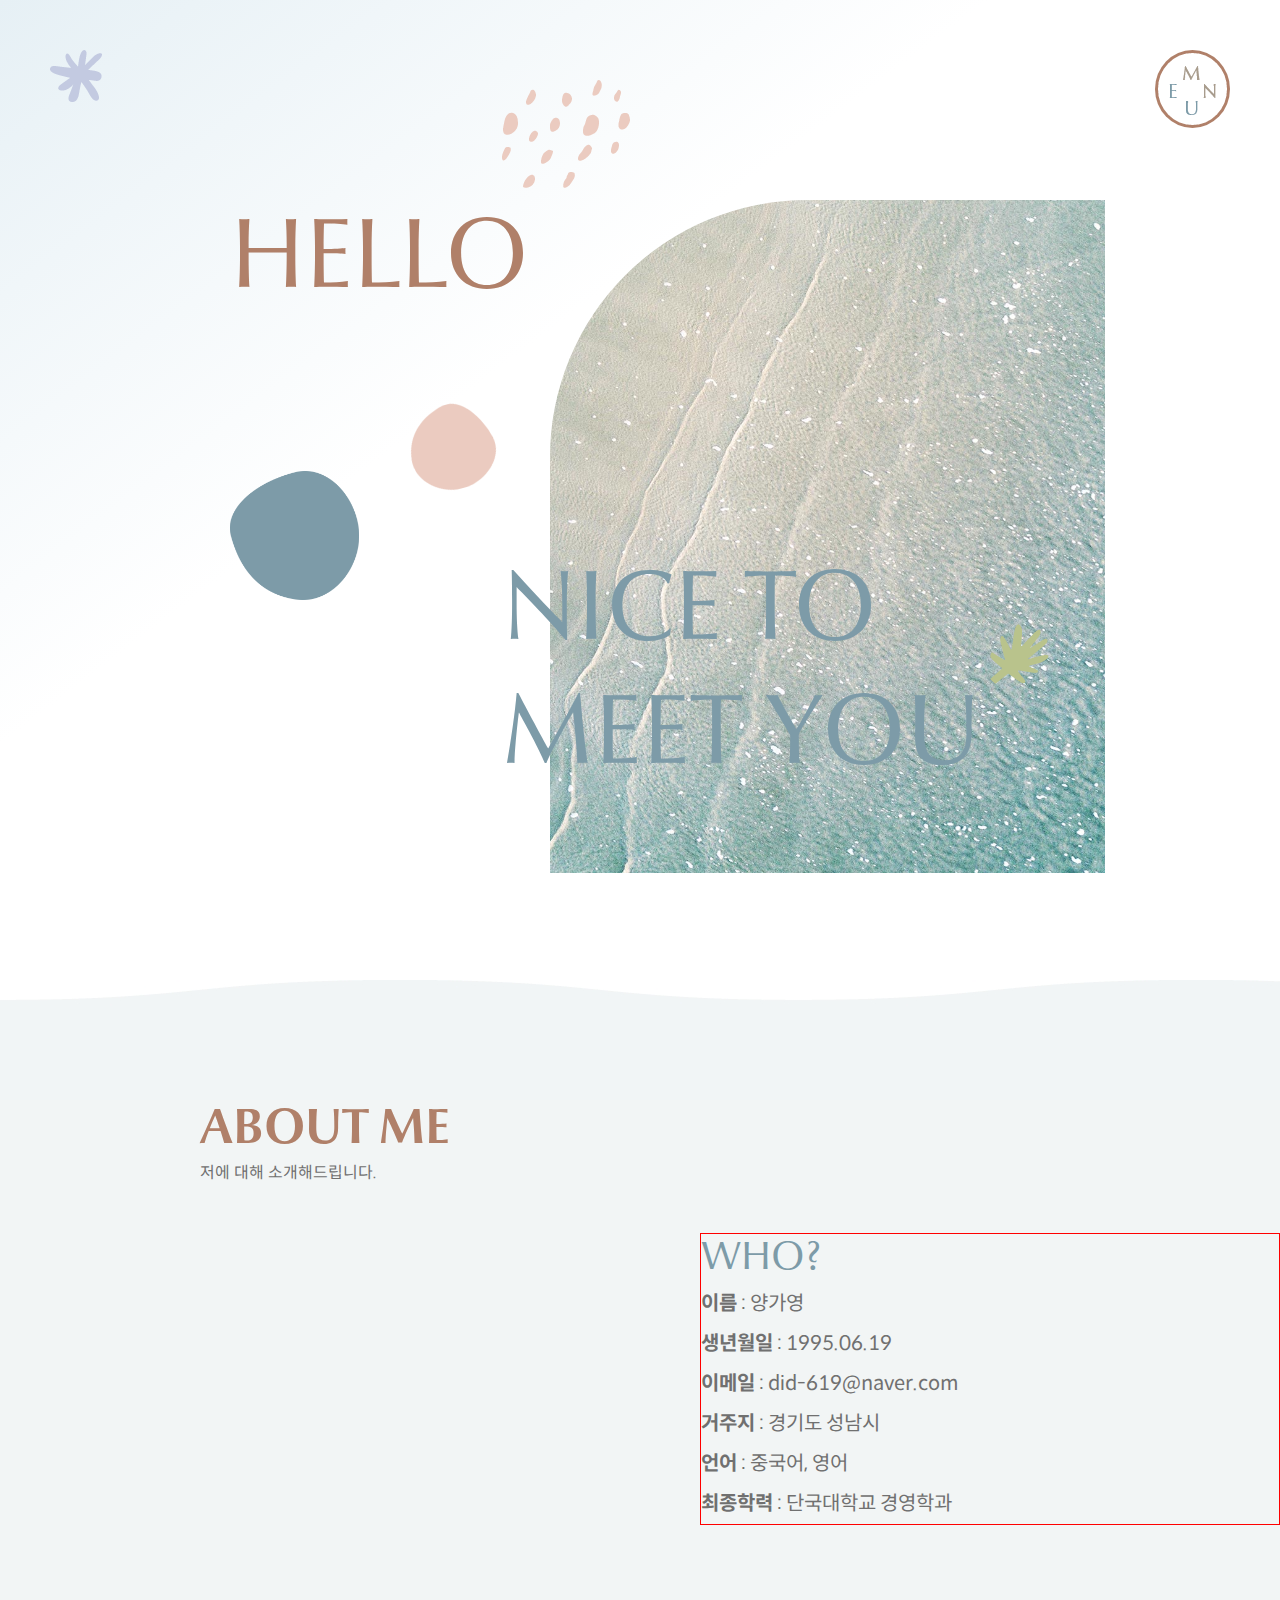
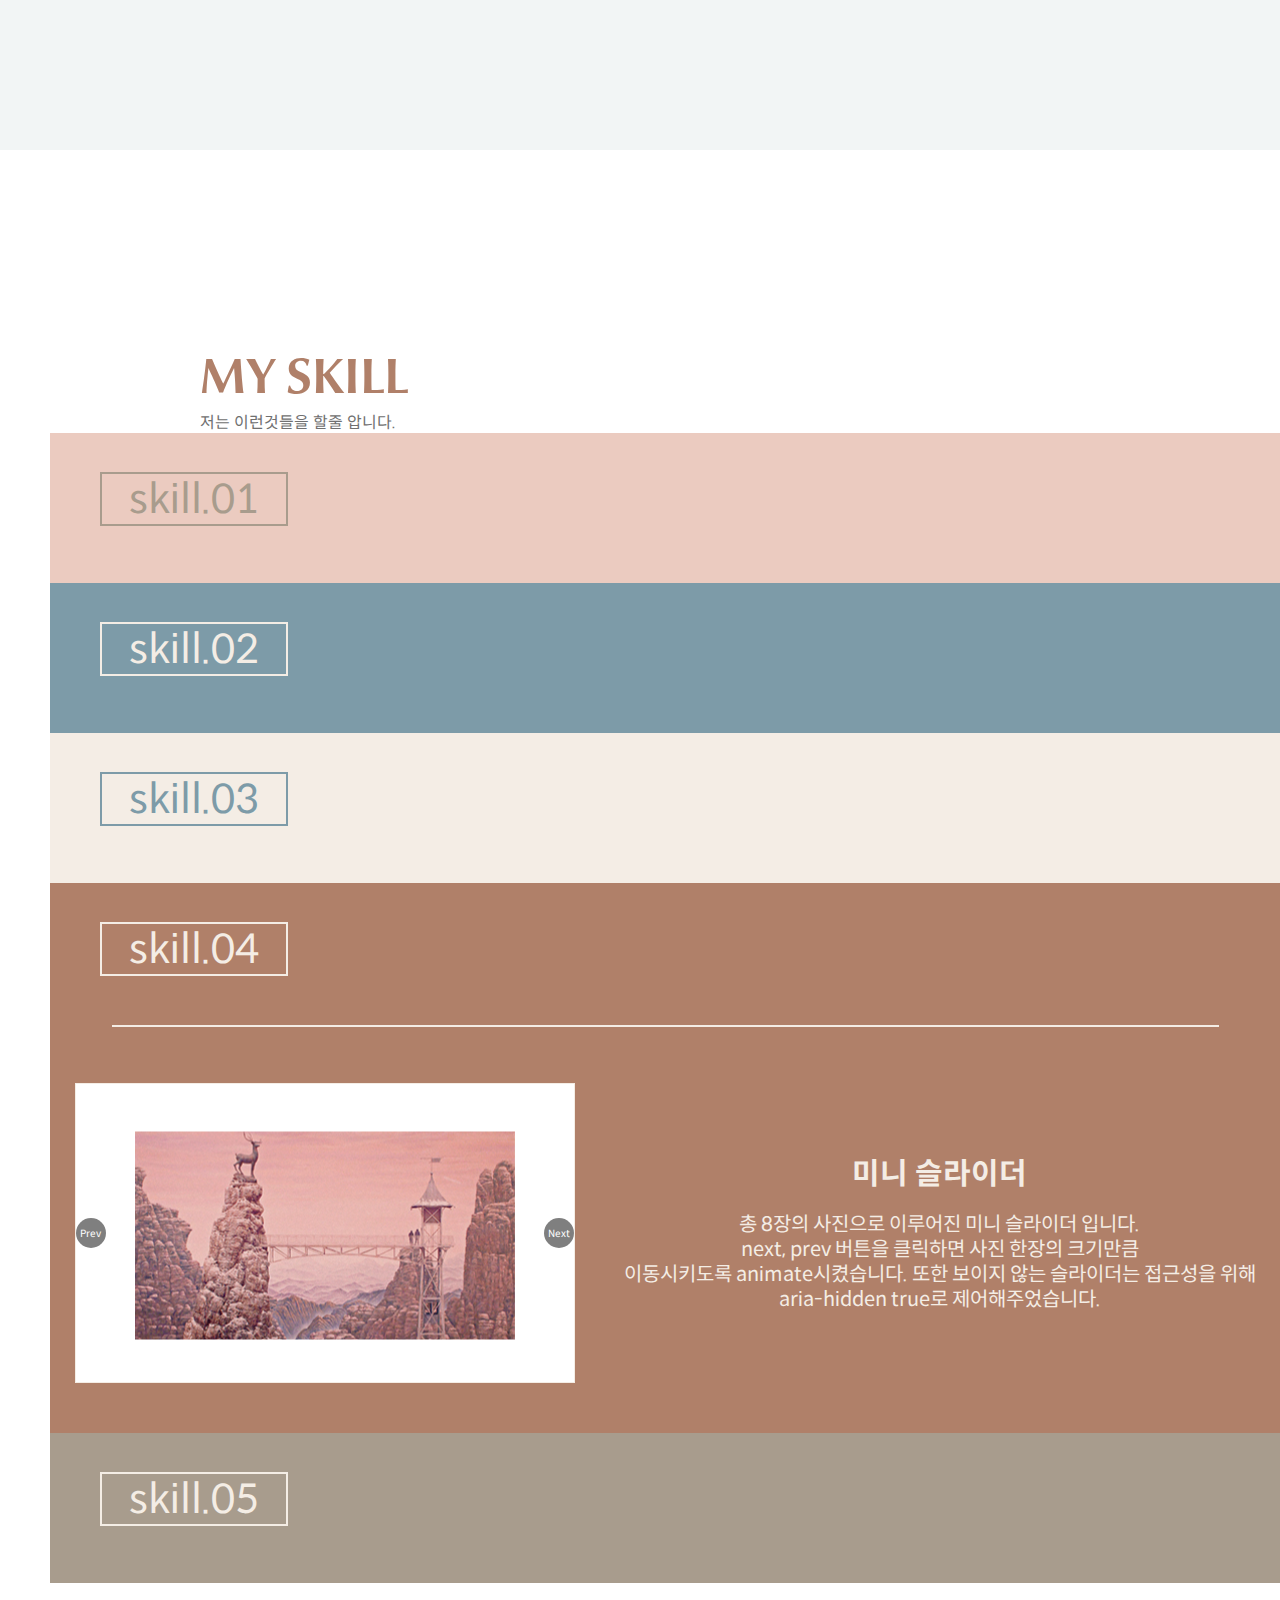
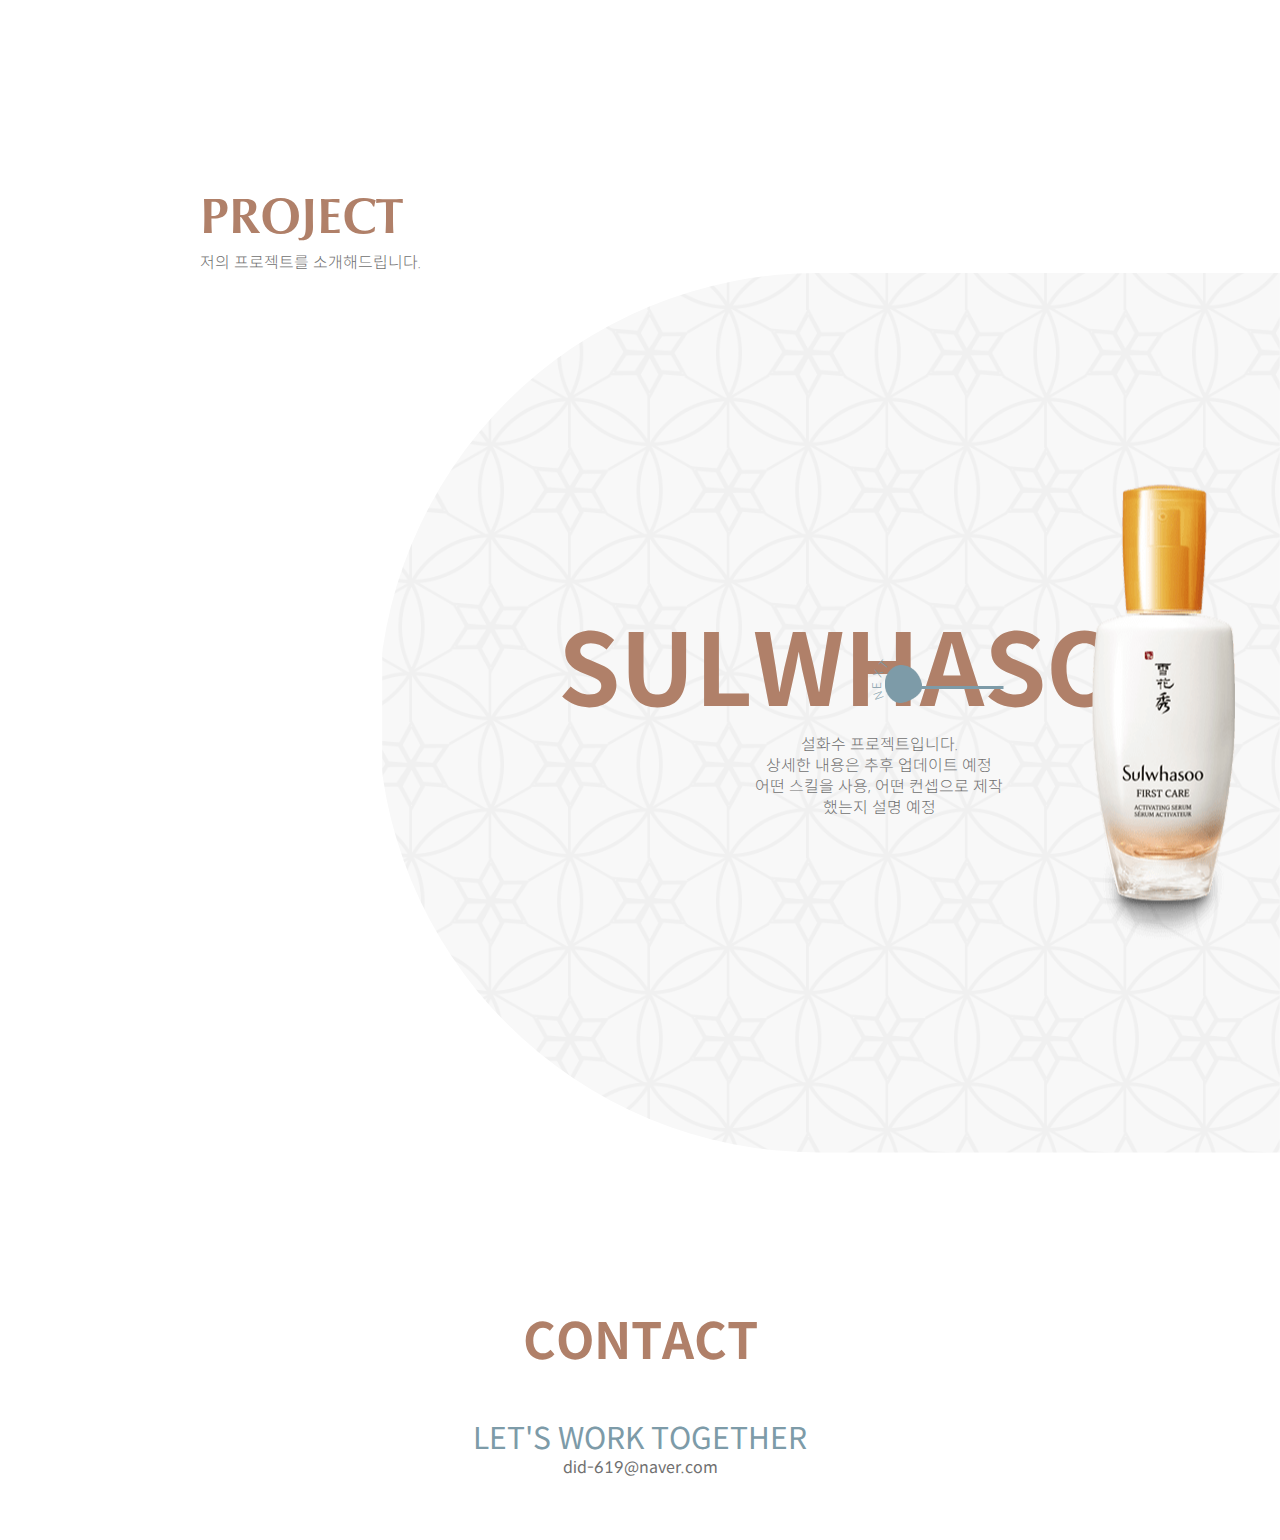
==== commit e6687c97: "프로젝트소개 제어증" ====
--- a/portfolio.html
+++ b/portfolio.html
@@ -7,6 +7,7 @@
   <meta name="viewport" content="width=device-width, initial-scale=1.0">
   <title> 양가영 포트폴리오 </title>
   <link href="https://fonts.googleapis.com/css?family=Abril+Fatface:regular" rel="stylesheet">
+  <link rel="stylesheet" href="css/common.css">
   <link rel="stylesheet" href="css/index.css">
   <link rel="stylesheet" href="css/skill.css">
   <script src="js/jquery-1.12.4.min.js"></script>
@@ -88,8 +89,8 @@
             </div>
           </div>
           <div class="about">
-            <strong>JAVASCRIPT</strong>
-            <p>디지털시계 : 실시간으로 시계가 업데이트됩니다.
+            <strong>디지털시계</strong>
+            <p>자바스크립트로 구현한 디지털 시계입니다.<br> 현재 시간이 실시간으로 업데이트 되며<br> stop 버튼을 클릭했을때 시계가 멈춥니다.
             </p>
           </div>
         </div>
@@ -100,10 +101,19 @@
           </button>
         </h3>
         <div role="region" aria-labelledby="acdnHeader2" id="acdnPanel2" class="panel">
-          <div class="wrap"></div>
-          <div class="about">
-            <strong>접근성을 고려한 마크업</strong>
-            <p>짜임새 있는 문서, 시멘틱한 마크업, 웹접근성과<br>검색엔진최적화로 이루어지며 문서의 구조를 잘<br> 담아내고 콘텐츠의 의미를 올바르게 전달 할 수<br> 있도록 노력하고 있습니다.
+          <div class="wrap">
+            <div id="txtBox">
+              <p>MAKE <br>AWESOME!</p>
+              <ul>
+                  <li><span>HTML5 + CSS3</span></li>
+                  <li><span>Web Accessibility</span></li>
+                  <li><span>Team Project</span></li>
+              </ul>
+          </div> 
+          </div>
+          <div class="about">
+            <strong>글자가 변경되는 animation</strong>
+            <p>overflow-hidden으로 보이는 영역을 설정해 주었고<br> 배경이 있는 글자들이 움직일 수 있도록 animation을 주었습니다.<br> 글자는 5%만큼 상단이동 후 28%는 정지상태유지합니다.
             </p>
           </div>
         </div>
@@ -114,10 +124,21 @@
           </button>
         </h3>
         <div role="region" aria-labelledby="acdnHeader3" id="acdnPanel3" class="panel">
-          <div class="wrap"></div>
-          <div class="about">
-            <strong>접근성을 고려한 마크업</strong>
-            <p>짜임새 있는 문서, 시멘틱한 마크업, 웹접근성과<br>검색엔진최적화로 이루어지며 문서의 구조를 잘<br> 담아내고 콘텐츠의 의미를 올바르게 전달 할 수<br> 있도록 노력하고 있습니다.
+          <div class="wrap">
+            <div id="mainTab" class="main_tab">
+                <ul role="tablist" aria-label="회사소개" class="tblist">
+                   <li role="tab" aria-controls="tabpanel1" id="tab1" class="tab first">인사말</li>
+                   <li role="tab" aria-controls="tabpanel2" id="tab2" class="tab">오시는길</li>
+                   <li role="tab" aria-controls="tabpanel3" id="tab3" class="tab last">CI,BI</li>
+                 </ul>
+                 <div role="tabpanel" aria-labelledby="tab1" id="tabpanel1"class="tabpanel">탭상세내용1</div>
+                 <div role="tabpanel" aria-labelledby="tab2" id="tabpanel2"class="tabpanel">탭상세내용2</div>
+                 <div role="tabpanel" aria-labelledby="tab3" id="tabpanel3"class="tabpanel">탭상세내용3</div>
+             </div>
+          </div>
+          <div class="about">
+            <strong>탭 컨텐츠</strong>
+            <p>버튼을 클릭하면 연결된 탭패널이 활성화되는 탭컨텐츠입니다.<br> 탭의 점근성을 위해 aria속성으로 추가했고<br> 키보드로도 버튼과 패널이 제어 될 수 있도록<br> keydown이벤트를 추가했습니다.
             </p>
           </div>
         </div>
@@ -128,10 +149,29 @@
           </button>
         </h3>
         <div role="region" aria-labelledby="acdnHeader4" id="acdnPanel4" class="panel">
-          <div class="wrap"></div>
-          <div class="about">
-            <strong>접근성을 고려한 마크업</strong>
-            <p>짜임새 있는 문서, 시멘틱한 마크업, 웹접근성과<br>검색엔진최적화로 이루어지며 문서의 구조를 잘<br> 담아내고 콘텐츠의 의미를 올바르게 전달 할 수<br> 있도록 노력하고 있습니다.
+          <div class="wrap">
+            <div id="miniSlider">
+              <div class="visual" aria-live="polite"><!-- 가로 1200, overflow: hidden 숨기기 -->
+                <ul><!-- 모두 10장의 사진이 들어갈수 있도록 가로 크기 설정 -->
+                  <li><img src="images/cnt3/minislider_photo00.jpg" alt="..."></li>
+                  <li><img src="images/cnt3/minislider_photo01.jpg" alt="..."></li>
+                  <li><img src="images/cnt3/minislider_photo02.jpg" alt="..."></li>
+                  <li><img src="images/cnt3/minislider_photo03.jpg" alt="..."></li>
+                  <li><img src="images/cnt3/minislider_photo04.jpg" alt="..."></li>
+                  <li><img src="images/cnt3/minislider_photo05.jpg" alt="..."></li>
+                  <li><img src="images/cnt3/minislider_photo06.jpg" alt="..."></li>
+                  <li><img src="images/cnt3/minislider_photo07.jpg" alt="..."></li>
+                </ul>
+              </div>
+              <div class="controller">
+                <button type="button" id="prev">Prev</button>
+                <button type="button" id="next">Next</button>
+              </div>
+            </div>
+          </div>
+          <div class="about">
+            <strong>미니 슬라이더</strong>
+            <p>총 8장의 사진으로 이루어진 미니 슬라이더 입니다.<br>next, prev 버튼을 클릭하면 사진 한장의 크기만큼<br> 이동시키도록 animate시켰습니다. 또한 보이지 않는 슬라이더는 접근성을 위해<br> aria-hidden true로 제어해주었습니다.
             </p>
           </div>
         </div>
@@ -142,10 +182,40 @@
           </button>
         </h3>
         <div role="region" aria-labelledby="acdnHeader5" id="acdnPanel5" class="panel">
-          <div class="wrap"></div>
-          <div class="about">
-            <strong>접근성을 고려한 마크업</strong>
-            <p>짜임새 있는 문서, 시멘틱한 마크업, 웹접근성과<br>검색엔진최적화로 이루어지며 문서의 구조를 잘<br> 담아내고 콘텐츠의 의미를 올바르게 전달 할 수<br> 있도록 노력하고 있습니다.
+          <div class="wrap">
+
+            <div class="transform">
+              <div class="card" id="hor">
+                  <div class="front">
+                        <figure>
+                          <img src="images/cnt3/transform_photo01.png" alt="">
+                        </figure>
+                  </div>
+                  <div class="back">
+                    <figure>
+                      <img src="images/cnt3/transform_photo02.png" alt="">
+                    </figure>
+                  </div>
+              </div>
+              <div class="card" id="ver">
+                  <div class="front">
+                    <figure>
+                      <img src="images/cnt3/transform_photo03.png" alt="">
+                    </figure>
+                  </div>
+                  <div class="back">
+                    <figure>
+                      <img src="images/cnt3/transform_photo04.png" alt="">
+                    </figure>
+                  </div>
+              </div>
+            </div>
+
+          </div>
+          <div class="about">
+            <strong>3D transfrom을 이용한 원근감 회전</strong>
+            <p>수평방향, 수직방향으로 회전 되는 사진입니다.<br>
+              perspective을 이용해 원근감을 주었고<br> backface-visibility hidden으로 사진을 숨김처리했습니다.<br> transform을 이용해 각각 수평 수직방향으로 180도 회전시켰습니다.
             </p>
           </div>
         </div>
@@ -158,7 +228,7 @@
       </div>
       <div class="project1">
         <div class="bg">
-          <a href="">
+          <a href="sub/sulwhasoo.html">
             <div class="bg_img">
             <div class="txt">
               <h4>SULWHASOO</h4>
@@ -185,7 +255,7 @@
       </div>
       <div class="project2">
         <div class="bg">
-          <a href="">
+          <a href="sub/nespresso.html">
             <div class="bg_img">
               <div class="txt">
                 <h4>NESPRESSO</h4>
@@ -211,7 +281,7 @@
         </div>
       </div>
     </section>
-    <footer id="footer" data-color="#EBCBC0">
+    <footer id="footer">
       <div class="contact">
         <h5>CONTACT</h5>
         <p>LET'S WORK TOGETHER</p>
--- a/css/common.css
+++ b/css/common.css
@@ -0,0 +1,184 @@
+@font-face {
+  font-family: optima;
+  font-style: normal;
+  font-weight: 300;
+  src: url("../fonts/OptimaNovaLTProLight.otf") format("opentype"); }
+@font-face {
+  font-family: optima;
+  font-style: normal;
+  font-weight: 400;
+  src: url("../fonts/OptimaNovaLTProRegular.otf") format("opentype"); }
+@font-face {
+  font-family: optima;
+  font-style: normal;
+  font-weight: 500;
+  src: url("../fonts/OptimaNovaLTProMedium.otf") format("opentype"); }
+@font-face {
+  font-family: optima;
+  font-style: normal;
+  font-weight: 700;
+  src: url("../fonts/OptimaNovaLTProBold.otf") format("opentype"); }
+@font-face {
+  font-family: spoqa;
+  font-style: normal;
+  font-weight: 300;
+  src: url("../fonts/SpoqaHanSansNeo-Light.eot");
+  src: local("Noto Sans KR"), url("../fonts/SpoqaHanSansNeo-Light.eot?#iefix") format("embedded-opentype"), url("../fonts/SpoqaHanSansNeo-Light.woff2") format("woff2"), url("../fonts/SpoqaHanSansNeo-Light.woff") format("woff"), url("../fonts/SpoqaHanSansNeo-Light.otf") format("opentype"); }
+@font-face {
+  font-family: spoqa;
+  font-style: normal;
+  font-weight: 400;
+  src: url("../fonts/SpoqaHanSansNeo-Regular.eot");
+  src: local("Noto Sans KR"), url("../fonts/SpoqaHanSansNeo-Regular.eot?#iefix") format("embedded-opentype"), url("../fonts/SpoqaHanSansNeo-Regular.woff2") format("woff2"), url("../fonts/SpoqaHanSansNeo-Regular.woff") format("woff"), url("../fonts/SpoqaHanSansNeo-Regular.otf") format("opentype"); }
+@font-face {
+  font-family: spoqa;
+  font-style: normal;
+  font-weight: 600;
+  src: url("../fonts/SpoqaHanSansNeo-Medium.eot");
+  src: local("Noto Sans KR"), url("../fonts/SpoqaHanSansNeo-Medium.eot?#iefix") format("embedded-opentype"), url("../fonts/SpoqaHanSansNeo-Medium.woff2") format("woff2"), url("../fonts/SpoqaHanSansNeo-Medium.woff") format("woff"), url("../fonts/SpoqaHanSansNeo-Medium.otf") format("opentype"); }
+@font-face {
+  font-family: spoqa;
+  font-style: normal;
+  font-weight: 700;
+  src: url("../fonts/SpoqaHanSansNeo-Bold.eot");
+  src: local("Noto Sans KR"), url("../fonts/SpoqaHanSansNeo-Bold.eot?#iefix") format("embedded-opentype"), url("../fonts/SpoqaHanSansNeo-Bold.woff2") format("woff2"), url("../fonts/SpoqaHanSansNeo-Bold.woff") format("woff"), url("../fonts/SpoqaHanSansNeo-Bold.otf") format("opentype"); }
+body, h1, h2, h3, h4, h5, h6, p, ul, button, figure {
+  margin: 0;
+  padding: 0; }
+
+h1, h2, h3, h4, h5, h6 {
+  font-size: 100%; }
+
+ul {
+  list-style: none; }
+
+a:link, a:visited, a:hover, a:active {
+  text-decoration: none;
+  color: inherit; }
+
+img {
+  vertical-align: top; }
+
+button {
+  border: none;
+  background: none;
+  cursor: pointer; }
+
+input[type="text"] {
+  border: 1px solid #aaa;
+  border-radius: 0; }
+
+button, input {
+  font-family: inherit;
+  font-size: inherit;
+  color: inherit; }
+
+address {
+  font-style: normal; }
+
+header, nav, section, footer, figure {
+  display: block; }
+
+.blind {
+  width: 1px;
+  height: 1px;
+  overflow: hidden;
+  border: none;
+  position: absolute;
+  clip: rect(1px, 1px, 1px, 1px);
+  clip-path: inset(50%); }
+
+* {
+  box-sizing: border-box; }
+
+body {
+  font-family: spoqa;
+  color: #707070; }
+
+#dim {
+  background: rgba(0, 0, 0, 0.5);
+  position: fixed;
+  top: 0;
+  left: 0;
+  right: 0;
+  bottom: 0;
+  z-index: 99; }
+
+#header {
+  pointer-events: none; }
+  #header .util {
+    display: -webkit-box;
+    display: -moz-box;
+    display: -ms-flexbox;
+    display: -webkit-flex;
+    display: flex;
+    -webkit-justify-content: space-between;
+    justify-content: space-between;
+    position: fixed;
+    width: 100%;
+    padding: 50px 50px 0 50px;
+    z-index: 102; }
+    #header .util .btn {
+      background: url(../images/cnt1/gnb_btn.png);
+      width: 75px;
+      height: 78px;
+      pointer-events: auto; }
+  #header .gnb {
+    position: fixed; }
+  #header .gnb {
+    opacity: 0;
+    width: 100%;
+    height: 100%;
+    z-index: 101;
+    top: 10%;
+    right: -50%;
+    font-family: optima;
+    font-size: 50px;
+    color: #B08069; }
+    #header .gnb ul li {
+      margin-top: 30px; }
+      #header .gnb ul li span {
+        padding-left: 50px; }
+  #header .gnb_bg {
+    background: #E6F0F5;
+    border-radius: 50%;
+    position: absolute;
+    top: -1100px;
+    left: 2500px;
+    width: 1px;
+    height: 1px;
+    transition: all 0.5s;
+    z-index: 100; }
+  #header .gnb.active + .gnb_bg {
+    background: #E6F0F5;
+    border-radius: 50%;
+    width: 1912px;
+    height: 2001px;
+    position: absolute;
+    top: -1100px;
+    left: 600px;
+    position: fixed; }
+  #header .btn.close {
+    background-image: url(../images/cnt1/gnb_btn_close.png); }
+
+#footer {
+  position: relative;
+  height: 200px;
+  width: 100%;
+  /* background-color: $pink; */
+  text-align: center; }
+  #footer h5 {
+    -webkit-transform: translateX(-50%);
+    -moz-transform: translateX(-50%);
+    transform: translateX(-50%);
+    position: absolute;
+    top: -30px;
+    left: 50%;
+    font-size: 50px;
+    color: #B08069; }
+  #footer p {
+    color: #7D9BA8;
+    font-size: 30px;
+    padding-top: 80px; }
+
+/*# sourceMappingURL=common.css.map */
--- a/css/index.css
+++ b/css/index.css
@@ -1,100 +1,3 @@
-@font-face {
-  font-family: optima;
-  font-style: normal;
-  font-weight: 300;
-  src: url("../fonts/OptimaNovaLTProLight.otf") format("opentype"); }
-@font-face {
-  font-family: optima;
-  font-style: normal;
-  font-weight: 400;
-  src: url("../fonts/OptimaNovaLTProRegular.otf") format("opentype"); }
-@font-face {
-  font-family: optima;
-  font-style: normal;
-  font-weight: 500;
-  src: url("../fonts/OptimaNovaLTProMedium.otf") format("opentype"); }
-@font-face {
-  font-family: optima;
-  font-style: normal;
-  font-weight: 700;
-  src: url("../fonts/OptimaNovaLTProBold.otf") format("opentype"); }
-@font-face {
-  font-family: spoqa;
-  font-style: normal;
-  font-weight: 300;
-  src: url("../fonts/SpoqaHanSansNeo-Light.eot");
-  src: local("Noto Sans KR"), url("../fonts/SpoqaHanSansNeo-Light.eot?#iefix") format("embedded-opentype"), url("../fonts/SpoqaHanSansNeo-Light.woff2") format("woff2"), url("../fonts/SpoqaHanSansNeo-Light.woff") format("woff"), url("../fonts/SpoqaHanSansNeo-Light.otf") format("opentype"); }
-@font-face {
-  font-family: spoqa;
-  font-style: normal;
-  font-weight: 400;
-  src: url("../fonts/SpoqaHanSansNeo-Regular.eot");
-  src: local("Noto Sans KR"), url("../fonts/SpoqaHanSansNeo-Regular.eot?#iefix") format("embedded-opentype"), url("../fonts/SpoqaHanSansNeo-Regular.woff2") format("woff2"), url("../fonts/SpoqaHanSansNeo-Regular.woff") format("woff"), url("../fonts/SpoqaHanSansNeo-Regular.otf") format("opentype"); }
-@font-face {
-  font-family: spoqa;
-  font-style: normal;
-  font-weight: 600;
-  src: url("../fonts/SpoqaHanSansNeo-Medium.eot");
-  src: local("Noto Sans KR"), url("../fonts/SpoqaHanSansNeo-Medium.eot?#iefix") format("embedded-opentype"), url("../fonts/SpoqaHanSansNeo-Medium.woff2") format("woff2"), url("../fonts/SpoqaHanSansNeo-Medium.woff") format("woff"), url("../fonts/SpoqaHanSansNeo-Medium.otf") format("opentype"); }
-@font-face {
-  font-family: spoqa;
-  font-style: normal;
-  font-weight: 700;
-  src: url("../fonts/SpoqaHanSansNeo-Bold.eot");
-  src: local("Noto Sans KR"), url("../fonts/SpoqaHanSansNeo-Bold.eot?#iefix") format("embedded-opentype"), url("../fonts/SpoqaHanSansNeo-Bold.woff2") format("woff2"), url("../fonts/SpoqaHanSansNeo-Bold.woff") format("woff"), url("../fonts/SpoqaHanSansNeo-Bold.otf") format("opentype"); }
-body, h1, h2, h3, h4, h5, h6, p, ul, button, figure {
-  margin: 0;
-  padding: 0; }
-
-h1, h2, h3, h4, h5, h6 {
-  font-size: 100%; }
-
-ul {
-  list-style: none; }
-
-a:link, a:visited, a:hover, a:active {
-  text-decoration: none;
-  color: inherit; }
-
-img {
-  vertical-align: top; }
-
-button {
-  border: none;
-  background: none;
-  cursor: pointer; }
-
-input[type="text"] {
-  border: 1px solid #aaa;
-  border-radius: 0; }
-
-button, input {
-  font-family: inherit;
-  font-size: inherit;
-  color: inherit; }
-
-address {
-  font-style: normal; }
-
-header, nav, section, footer {
-  display: block; }
-
-.blind {
-  width: 1px;
-  height: 1px;
-  overflow: hidden;
-  border: none;
-  position: absolute;
-  clip: rect(1px, 1px, 1px, 1px);
-  clip-path: inset(50%); }
-
-* {
-  box-sizing: border-box; }
-
-body {
-  font-family: spoqa;
-  color: #707070; }
-
 .txt_wrap {
   padding-left: 200px; }
   .txt_wrap h2 {
@@ -104,15 +7,6 @@
 
 #cnt1, #cnt2, #cnt3, #cnt4 {
   padding-top: 200px; }
-
-#dim {
-  background: rgba(0, 0, 0, 0.5);
-  position: fixed;
-  top: 0;
-  left: 0;
-  right: 0;
-  bottom: 0;
-  z-index: 99; }
 
 /* #loading{
     @include flex;
@@ -122,67 +16,11 @@
     svg{position: absolute;top: 30%;left: 15%;z-index: -1;}
     h1{font-family: "optima";font-size: 150px;color: $blue;text-align: center;}
 } */
-#header {
-  pointer-events: none; }
-  #header .util {
-    display: -webkit-box;
-    display: -moz-box;
-    display: -ms-flexbox;
-    display: -webkit-flex;
-    display: flex;
-    -webkit-justify-content: space-between;
-    justify-content: space-between;
-    position: fixed;
-    width: 100%;
-    padding: 50px;
-    z-index: 102; }
-    #header .util .btn {
-      background: url(../images/cnt1/gnb_btn.png);
-      width: 75px;
-      height: 78px;
-      pointer-events: auto; }
-  #header .gnb {
-    position: fixed; }
-  #header .gnb {
-    opacity: 0;
-    width: 100%;
-    height: 100%;
-    z-index: 101;
-    top: 10%;
-    right: -50%;
-    font-family: optima;
-    font-size: 50px;
-    color: #B08069; }
-    #header .gnb ul li {
-      margin-top: 30px; }
-      #header .gnb ul li span {
-        padding-left: 50px; }
-  #header .gnb_bg {
-    background: #E6F0F5;
-    border-radius: 50%;
-    position: absolute;
-    top: -1100px;
-    left: 2500px;
-    width: 1px;
-    height: 1px;
-    transition: all 0.5s;
-    z-index: 100; }
-  #header .gnb.active + .gnb_bg {
-    background: #E6F0F5;
-    border-radius: 50%;
-    width: 1912px;
-    height: 2001px;
-    position: absolute;
-    top: -1100px;
-    left: 600px;
-    position: fixed; }
-  #header .btn.close {
-    background-image: url(../images/cnt1/gnb_btn_close.png); }
-
 #cnt1 {
   height: 100vh;
   width: 100%;
-  position: relative; }
+  position: relative;
+  background: linear-gradient(-217deg, #e6f0f5, rgba(255, 0, 0, 0) 40%); }
   #cnt1 .bg_img {
     margin-left: 550px;
     background: url(../images/cnt1/cnt1_image.png) no-repeat;
@@ -319,6 +157,8 @@
         color: #7D9BA8; }
       #cnt3 .accordion .title:nth-of-type(3) .bdline {
         background-color: #7D9BA8; }
+    #cnt3 .accordion .panel:nth-of-type(3) {
+      color: #7D9BA8; }
     #cnt3 .accordion .title:nth-of-type(4) {
       background-color: #B08069; }
     #cnt3 .accordion .title:nth-of-type(5) {
@@ -457,27 +297,6 @@
     #cnt4 .project2 .prev_text {
       color: #B08069; }
 
-#footer {
-  position: relative;
-  height: 200px;
-  width: 100%;
-  transition: background-color 1s ease;
-  /* background-color: $pink; */
-  text-align: center; }
-  #footer h5 {
-    -webkit-transform: translateX(-50%);
-    -moz-transform: translateX(-50%);
-    transform: translateX(-50%);
-    position: absolute;
-    top: -30px;
-    left: 50%;
-    font-size: 50px;
-    color: #B08069; }
-  #footer p {
-    color: #7D9BA8;
-    font-size: 30px;
-    padding-top: 80px; }
-
 /* .cursor{
    position: absolute;height: 10px;width: 10px;border-radius: 50%;transform: translateX(-50%) translateY(-50%);z-index: 9999;
  }
--- a/css/skill.css
+++ b/css/skill.css
@@ -1,34 +1,186 @@
-#cnt3 #acdnPanel1 #box {
-  display: -webkit-box;
-  display: -moz-box;
-  display: -ms-flexbox;
-  display: -webkit-flex;
-  display: flex;
-  text-align: center;
-  width: 300px; }
-#cnt3 #acdnPanel1 #box * {
-  height: 50px; }
-#cnt3 #acdnPanel1 #digital {
-  display: -webkit-box;
-  display: -moz-box;
-  display: -ms-flexbox;
-  display: -webkit-flex;
-  display: flex;
-  -webkit-justify-content: center;
-  justify-content: center;
-  -webkit-align-items: center;
-  align-items: center;
-  border-radius: 80px;
-  border: 1px solid #707070;
-  width: 500px;
-  font-size: 16px;
+@charset "UTF-8";
+#cnt3 {
   color: #707070; }
-#cnt3 #acdnPanel1 #btn {
-  width: 100px;
-  border-radius: 50%;
-  background: #A89C8D;
-  font-size: 13px;
-  font-weight: 700;
-  color: #fff; }
+  #cnt3 .panel:not(#acdnPanel5) .wrap {
+    display: -webkit-box;
+    display: -moz-box;
+    display: -ms-flexbox;
+    display: -webkit-flex;
+    display: flex;
+    -webkit-align-items: center;
+    align-items: center;
+    -webkit-justify-content: center;
+    justify-content: center; }
+  #cnt3 #acdnPanel1 #box {
+    display: -webkit-box;
+    display: -moz-box;
+    display: -ms-flexbox;
+    display: -webkit-flex;
+    display: flex;
+    text-align: center;
+    width: 300px; }
+  #cnt3 #acdnPanel1 #box * {
+    height: 50px; }
+  #cnt3 #acdnPanel1 #digital {
+    display: -webkit-box;
+    display: -moz-box;
+    display: -ms-flexbox;
+    display: -webkit-flex;
+    display: flex;
+    -webkit-justify-content: center;
+    justify-content: center;
+    -webkit-align-items: center;
+    align-items: center;
+    border-radius: 80px;
+    border: 1px solid #707070;
+    width: 500px;
+    font-size: 16px;
+    color: #707070; }
+  #cnt3 #acdnPanel1 #btn {
+    width: 100px;
+    border-radius: 50%;
+    background: #A89C8D;
+    font-size: 13px;
+    font-weight: 700;
+    color: #fff; }
+  #cnt3 #acdnPanel2 {
+    /* txtBox */
+    /* #txtBox ul li:nth-child(1){animation: txtup 10s ease 0s infinite normal none;} 생략하지 않은 경우*/
+    /* 5%만큼 상단이동 후 28%는 정지상태유지 */ }
+    #cnt3 #acdnPanel2 #txtBox {
+      width: 400px;
+      text-align: center;
+      line-height: 50px;
+      font-weight: 900;
+      font-size: 40px;
+      color: #555; }
+    #cnt3 #acdnPanel2 #txtBox ul {
+      height: 50px;
+      color: #fff;
+      overflow: hidden; }
+    #cnt3 #acdnPanel2 #txtBox ul li {
+      margin-bottom: 50px; }
+    #cnt3 #acdnPanel2 #txtBox ul li:nth-child(1) {
+      -webkit-animation: txtup 10s ease  infinite;
+      -moz-animation: txtup 10s ease  infinite;
+      -o-animation: txtup 10s ease  infinite;
+      animation: txtup 10s ease  infinite; }
+    #cnt3 #acdnPanel2 #txtBox ul li span {
+      display: inline-block;
+      padding: 0 15px; }
+    #cnt3 #acdnPanel2 #txtBox ul li:nth-child(1) span {
+      background: red; }
+    #cnt3 #acdnPanel2 #txtBox ul li:nth-child(2) span {
+      background: blue; }
+    #cnt3 #acdnPanel2 #txtBox ul li:nth-child(3) span {
+      background: green; }
+@keyframes txtup {
+  0% {
+    margin-top: 100px; }
+  5% {
+    margin-top: 0px; }
+  33% {
+    margin-top: 0px; }
+  38% {
+    margin-top: -100px; }
+  66% {
+    margin-top: -100px; }
+  71% {
+    margin-top: -200px; }
+  99% {
+    margin-top: -200px; }
+  100% {
+    margin-top: -250px; } }
+  #cnt3 #acdnPanel3 .main_tab {
+    width: 400px; }
+  #cnt3 #acdnPanel3 .main_tab > ul {
+    display: flex; }
+  #cnt3 #acdnPanel3 .main_tab > ul li {
+    width: calc(100% / 3);
+    height: 50px;
+    line-height: 50px;
+    text-align: center;
+    background: #E6F0F5;
+    cursor: pointer; }
+  #cnt3 #acdnPanel3 .main_tab > ul li + li {
+    border-left: 1px solid #000; }
+  #cnt3 #acdnPanel3 .main_tab > ul li.on {
+    background: beige; }
+  #cnt3 #acdnPanel3 .main_tab .tabpanel {
+    visibility: hidden;
+    max-height: 0;
+    overflow: hidden;
+    height: 150px;
+    text-align: center;
+    font-size: 12px;
+    background: beige; }
+  #cnt3 #acdnPanel3 .main_tab .tabpanel.on {
+    visibility: visible;
+    max-height: 1000px; }
+  #cnt3 #acdnPanel4 #miniSlider {
+    position: relative;
+    height: 100%;
+    width: 100%; }
+    #cnt3 #acdnPanel4 #miniSlider .visual {
+      position: absolute;
+      top: 50%;
+      left: 50%;
+      transform: translate(-50%, -50%);
+      width: 390px;
+      height: 213px;
+      overflow: hidden; }
+      #cnt3 #acdnPanel4 #miniSlider .visual ul {
+        display: flex;
+        width: 3120px; }
+        #cnt3 #acdnPanel4 #miniSlider .visual ul li {
+          padding: 5px; }
+  #cnt3 #acdnPanel4 .controller button {
+    position: absolute;
+    top: 50%;
+    width: 30px;
+    height: 30px;
+    transform: translateY(-50%);
+    background: rgba(0, 0, 0, 0.5);
+    color: #fff;
+    border-radius: 50%;
+    font-size: 10px; }
+  #cnt3 #acdnPanel4 #prev {
+    left: 0; }
+  #cnt3 #acdnPanel4 #next {
+    right: 0; }
+  #cnt3 #acdnPanel5 {
+    /* #hor */
+    /* #ver */ }
+    #cnt3 #acdnPanel5 .card {
+      position: relative;
+      perspective: 300px;
+      margin: 80px auto; }
+      #cnt3 #acdnPanel5 .card > div {
+        position: absolute;
+        top: 0;
+        left: 0;
+        transition: all 0.5s;
+        transition: transform 1s;
+        backface-visibility: hidden; }
+      #cnt3 #acdnPanel5 .card img {
+        width: 250px; }
+    #cnt3 #acdnPanel5 #hor .front {
+      transform: rotateY(0deg); }
+    #cnt3 #acdnPanel5 #hor .back {
+      transform: rotateY(180deg); }
+    #cnt3 #acdnPanel5 #hor:hover .front, #cnt3 #acdnPanel5 #hor.flip .front {
+      transform: rotateY(-180deg); }
+    #cnt3 #acdnPanel5 #hor:hover .back, #cnt3 #acdnPanel5 #hor.flip .back {
+      transform: rotateY(0deg); }
+    #cnt3 #acdnPanel5 #ver {
+      margin-left: 250px; }
+      #cnt3 #acdnPanel5 #ver .front {
+        transform: rotateX(0deg); }
+      #cnt3 #acdnPanel5 #ver .back {
+        transform: rotateX(-180deg); }
+      #cnt3 #acdnPanel5 #ver:hover .front, #cnt3 #acdnPanel5 #ver.flip .front {
+        transform: rotateX(180deg); }
+      #cnt3 #acdnPanel5 #ver:hover .back, #cnt3 #acdnPanel5 #ver.flip .back {
+        transform: rotateX(0deg); }
 
 /*# sourceMappingURL=skill.css.map */
